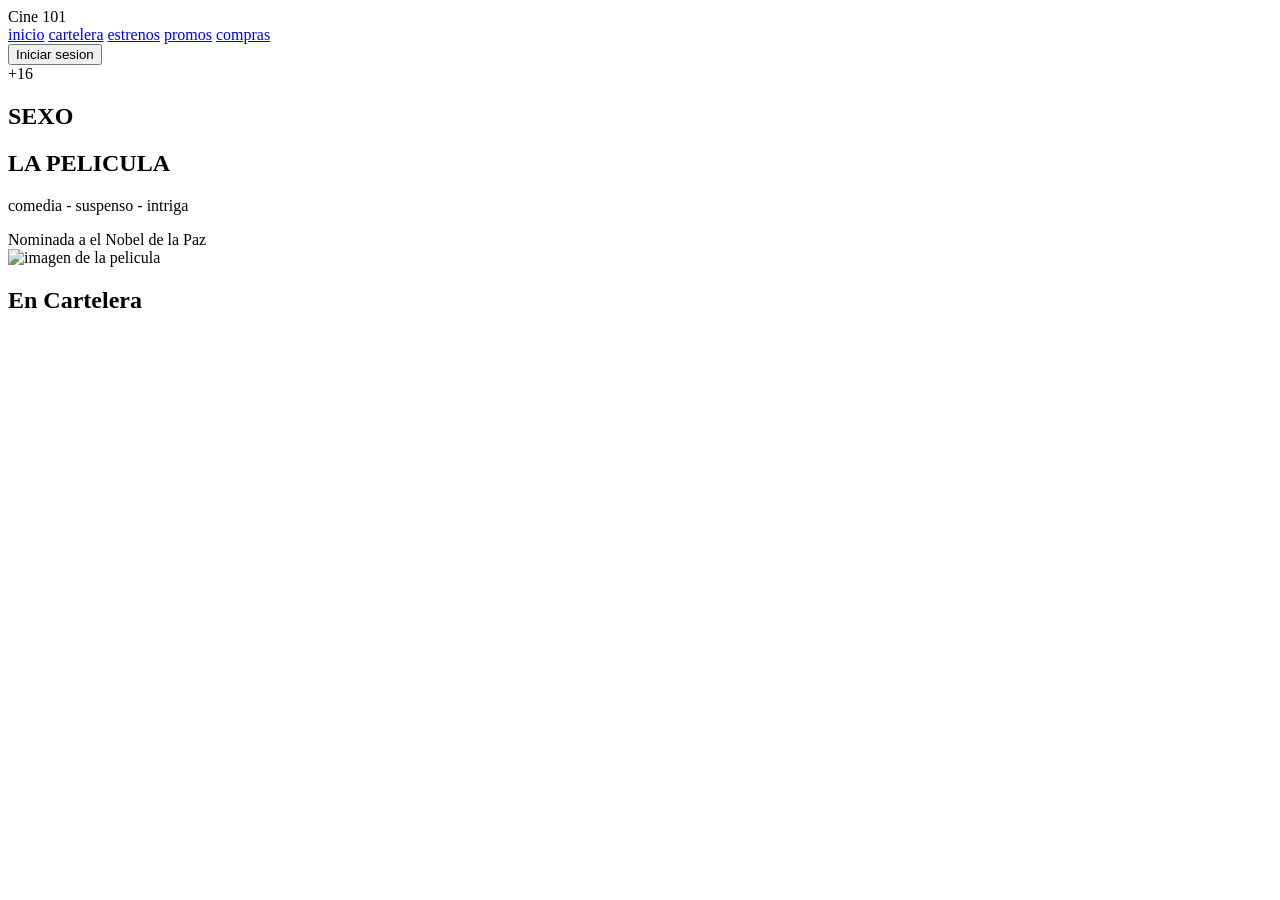
==== index.html @ ba7afb7d "Add files via upload" ====
<!DOCTYPE html>
<html lang="en">
<head>
    <meta charset="UTF-8">
    <meta name="viewport" content="width=device-width, initial-scale=1.0">
    <title>Cine 101</title>
    <link rel="stylesheet" href="style.css">
</head>
<body>
 <header class="navbar">
  <div class="logo">
    Cine <span>101</span>
  </div>

  <nav class="menu">
    <a href="#">inicio</a>
    <a href="#">cartelera</a>
    <a href="#">estrenos</a>
    <a href="#">promos</a>
    <a href="#">compras</a>
  </nav>
   <button class="login">Iniciar sesion</button>
  
   </header>
    <main>
     <section class="portada">
       <div class="pelicula">
        <div class="informacion">
         <div class="edad">+16</div>
          <h1>SEXO</h1>
            <h2>LA PELICULA</h2>
            <p>comedia - suspenso - intriga</p>
            <div class="nominada"> Nominada a el Nobel de la Paz</div>
             </div> 
             <div class="imagen">
              <img src="gatodemrd.png" alt="imagen de la pelicula" </div>
                </div>
              <div class="puntos">
                  <div></div>
                  <div></div>
                  <div></div>
              </div>
        </section>
        <section class="cartelera">
            <h2>En Cartelera</h2>
             
            <div class="peliculas">
                <div class="tarjeta"></div>
                <div class="tarjeta"></div>
                <div class="tarjeta"></div>
                <div class="tarjeta"></div>
                <div class="tarjeta"></div>
              
              </div>
          </section>
       
    </main>
</body>
</html>
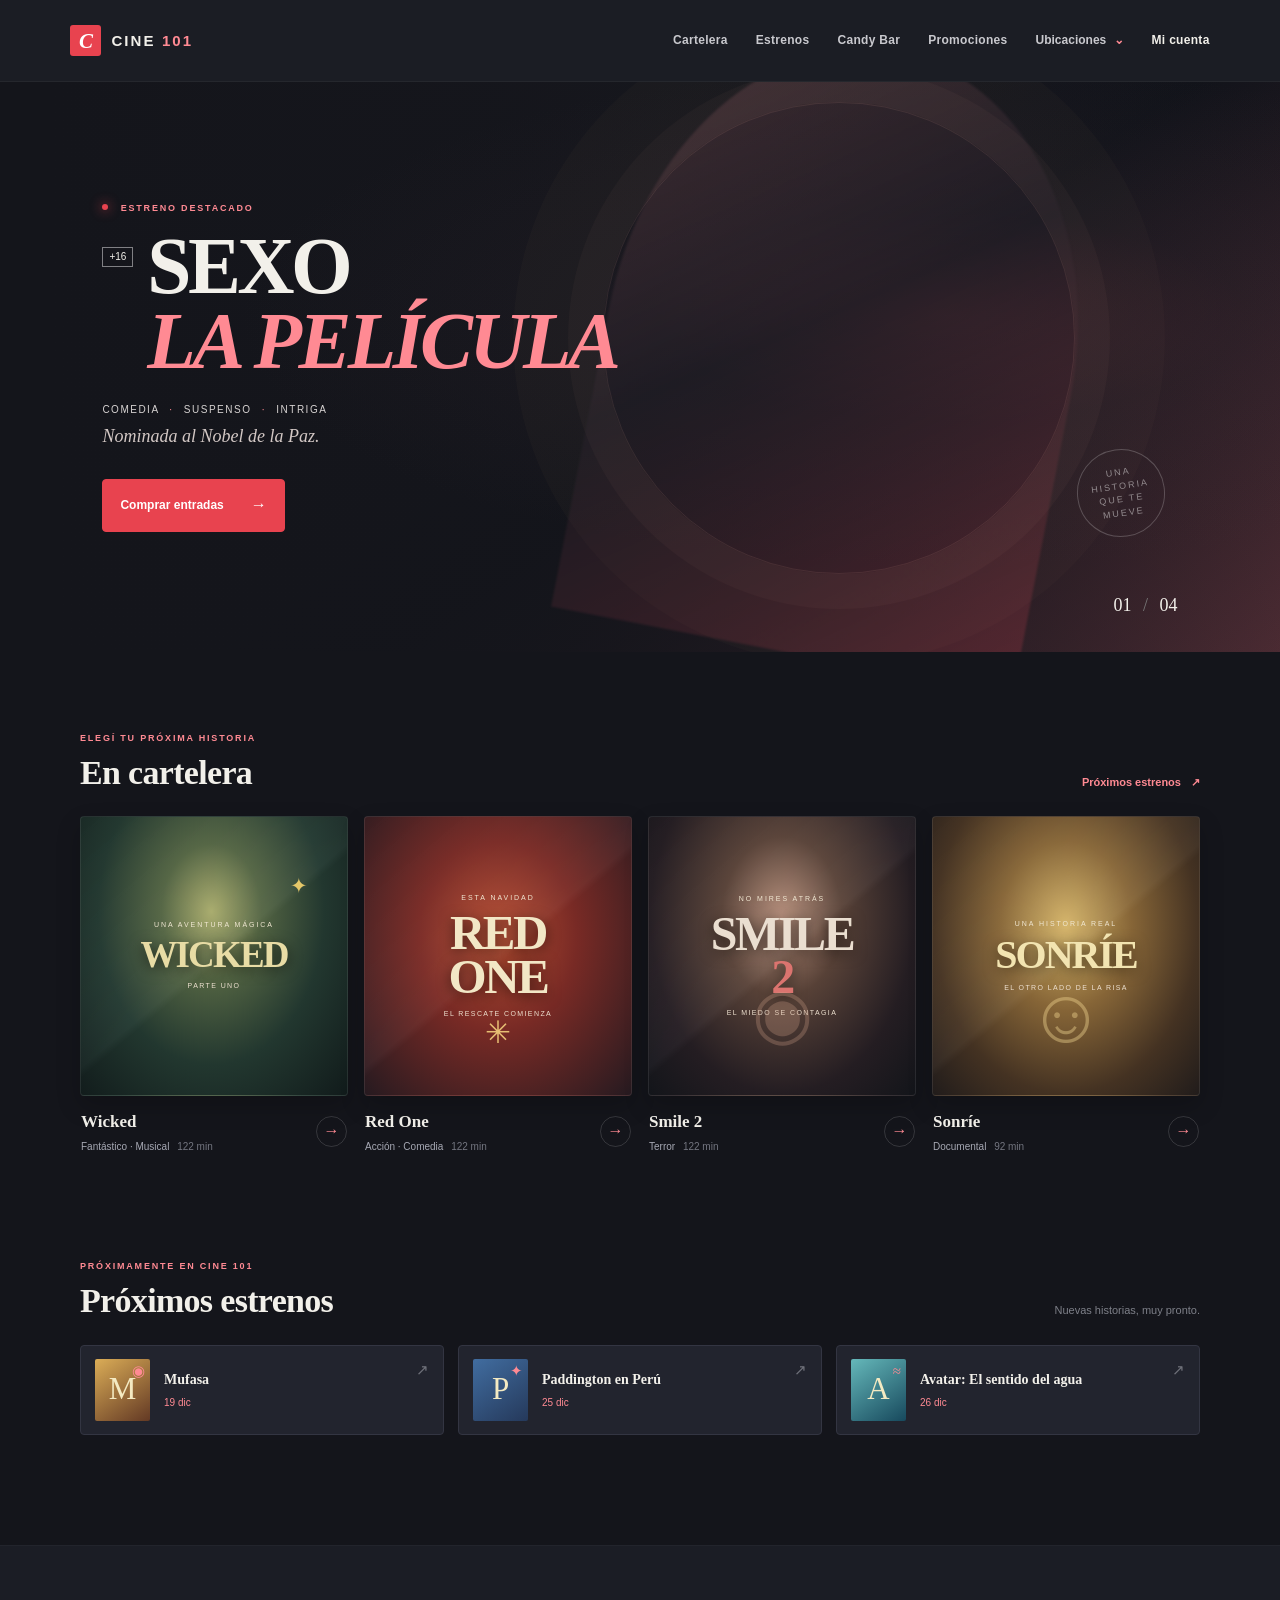
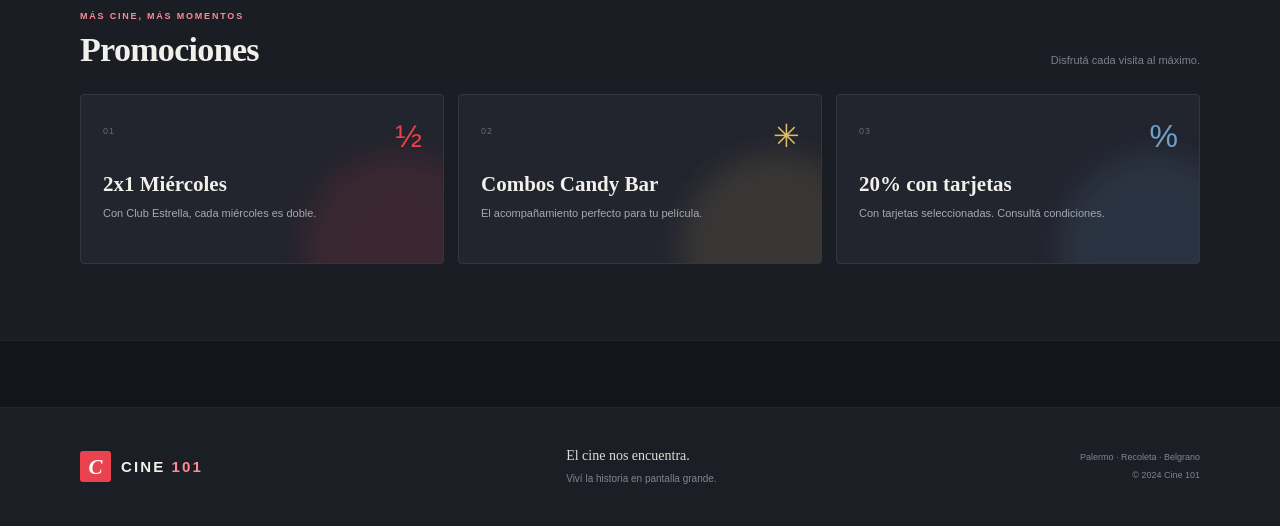
==== commit 20f1a179: "Add files via upload" ====
--- a/index.html
+++ b/index.html
@@ -1,94 +1,227 @@
-<!DOCTYPE html>
-<html lang="en">
-<head>
-    <meta charset="UTF-8">
-    <meta name="viewport" content="width=device-width, initial-scale=1.0">
-    <title>Cine 101</title>
-    <link rel="stylesheet" href="style.css">
-</head>
-<body>
- <header class="navbar">
-  <div class="logo">
-    Cine <span>101</span>
-  </div>
-
-  <nav class="menu">
-    <a href="#">inicio</a>
-    <a href="#">cartelera</a>
-    <a href="#">estrenos</a>
-    <a href="#">promos</a>
-    <a href="#">compras</a>
-  </nav>
-   <button class="login">Iniciar sesion</button>
-  
-   </header>
+<!doctype html>
+<html lang="es">
+  <head>
+    <meta charset="utf-8" />
+    <meta name="viewport" content="width=device-width, initial-scale=1" />
+    <title>Cine 101 — Viví la historia</title>
+    <link rel="stylesheet" href="style.css" />
+    <script src="script.js" defer></script>
+  </head>
+  <body data-page="home">
+    <header class="site-header">
+      <a class="brand" href="index.html">
+        <span class="brand-mark">C</span>
+        <span>CINE <b>101</b></span>
+      </a>
+
+      <nav class="main-nav">
+        <a href="index.html#cartelera">Cartelera</a>
+        <a href="index.html#estrenos">Estrenos</a>
+        <a href="candybar.html">Candy Bar</a>
+        <a href="index.html#promociones">Promociones</a>
+
+        <div class="location-wrap">
+          <button class="nav-location" type="button" aria-expanded="false">
+            Ubicaciones <span class="chevron">⌄</span>
+          </button>
+          <div class="location-panel">
+            <input type="search" placeholder="Buscar cine…" aria-label="Buscar cine" />
+            <div class="location-results"></div>
+          </div>
+        </div>
+
+        <div class="account-slot"></div>
+      </nav>
+    </header>
+
     <main>
-     <section class="portada">
-       <div class="pelicula">
-        <div class="informacion">
-         <div class="edad">+16</div>
-          <h1>SEXO</h1>
-            <h2>LA PELICULA</h2>
-            <p>comedia - suspenso - intriga</p>
-            <div class="nominada"> Nominada a el Nobel de la Paz</div>
-             </div> 
-             <div class="imagen">
-              <img src="gatodemrd.png" alt="imagen de la pelicula" </div>
-                </div>
-              <div class="puntos">
-                  <div></div>
-                  <div></div>
-                  <div></div>
-              </div>
-        </section>
-        <section class="cartelera">
-            <h2>En Cartelera</h2>
-             
-            <div class="peliculas">
-                <div class="tarjeta"></div>
-                <div class="tarjeta"></div>
-                <div class="tarjeta"></div>
-                <div class="tarjeta"></div>
-                <div class="tarjeta"></div>
-              
-              </div>
-          </section>
-       
+      <section class="hero">
+        <div class="hero-backdrop"></div>
+        <div class="hero-content">
+          <div class="eyebrow"><span class="live-dot"></span> ESTRENO DESTACADO</div>
+          <div class="hero-title-row">
+            <span class="rating">+16</span>
+            <h1>
+              SEXO<br />
+              <em>LA PELÍCULA</em>
+            </h1>
+          </div>
+          <p class="hero-meta">COMEDIA <i>·</i> SUSPENSO <i>·</i> INTRIGA</p>
+          <p class="hero-tagline">Nominada al Nobel de la Paz.</p>
+          <button class="button" data-buy="sexo">
+            Comprar entradas <span>→</span>
+          </button>
+        </div>
+        <div class="hero-index">01 <span>/</span> 04</div>
+        <div class="hero-stamp">UNA HISTORIA<br />QUE TE MUEVE</div>
+      </section>
+
+      <section class="section page-width" id="cartelera">
+        <div class="section-heading">
+          <div>
+            <p class="eyebrow">ELEGÍ TU PRÓXIMA HISTORIA</p>
+            <h2>En cartelera</h2>
+          </div>
+          <a class="text-link" href="#estrenos">Próximos estrenos <span>↗</span></a>
+        </div>
+
+        <div class="movie-grid">
+          <article class="movie-card">
+            <div class="poster poster-wicked">
+              <span class="poster-kicker">UNA AVENTURA MÁGICA</span>
+              <strong>WICKED</strong>
+              <small>PARTE UNO</small>
+              <span class="poster-orb">✦</span>
+            </div>
+            <div class="movie-info">
+              <div>
+                <h3>Wicked</h3>
+                <p>Fantástico · Musical <span>122 min</span></p>
+              </div>
+              <button class="icon-buy" data-buy="wicked" aria-label="Comprar entradas para Wicked">→</button>
+            </div>
+          </article>
+
+          <article class="movie-card">
+            <div class="poster poster-redone">
+              <span class="poster-kicker">ESTA NAVIDAD</span>
+              <strong>RED<br />ONE</strong>
+              <small>EL RESCATE COMIENZA</small>
+              <span class="poster-spark">✳</span>
+            </div>
+            <div class="movie-info">
+              <div>
+                <h3>Red One</h3>
+                <p>Acción · Comedia <span>122 min</span></p>
+              </div>
+              <button class="icon-buy" data-buy="redone" aria-label="Comprar entradas para Red One">→</button>
+            </div>
+          </article>
+
+          <article class="movie-card">
+            <div class="poster poster-smile">
+              <span class="poster-kicker">NO MIRES ATRÁS</span>
+              <strong>SMILE<br /><i>2</i></strong>
+              <small>EL MIEDO SE CONTAGIA</small>
+              <span class="poster-eye">◉</span>
+            </div>
+            <div class="movie-info">
+              <div>
+                <h3>Smile 2</h3>
+                <p>Terror <span>122 min</span></p>
+              </div>
+              <button class="icon-buy" data-buy="smile2" aria-label="Comprar entradas para Smile 2">→</button>
+            </div>
+          </article>
+
+          <article class="movie-card">
+            <div class="poster poster-sonrie">
+              <span class="poster-kicker">UNA HISTORIA REAL</span>
+              <strong>SONRÍE</strong>
+              <small>EL OTRO LADO DE LA RISA</small>
+              <span class="poster-face">☺</span>
+            </div>
+            <div class="movie-info">
+              <div>
+                <h3>Sonríe</h3>
+                <p>Documental <span>92 min</span></p>
+              </div>
+              <button class="icon-buy" data-buy="sonrie" aria-label="Comprar entradas para Sonríe">→</button>
+            </div>
+          </article>
+        </div>
+      </section>
+
+      <section class="section page-width" id="estrenos">
+        <div class="section-heading">
+          <div>
+            <p class="eyebrow">PRÓXIMAMENTE EN CINE 101</p>
+            <h2>Próximos estrenos</h2>
+          </div>
+          <span class="section-note">Nuevas historias, muy pronto.</span>
+        </div>
+
+        <div class="mini-grid">
+          <article class="mini-card">
+            <div class="mini-art art-mufasa">M<span>◉</span></div>
+            <div>
+              <h3>Mufasa</h3>
+              <p>19 dic</p>
+            </div>
+            <span class="mini-arrow">↗</span>
+          </article>
+
+          <article class="mini-card">
+            <div class="mini-art art-paddington">P<span>✦</span></div>
+            <div>
+              <h3>Paddington en Perú</h3>
+              <p>25 dic</p>
+            </div>
+            <span class="mini-arrow">↗</span>
+          </article>
+
+          <article class="mini-card">
+            <div class="mini-art art-avatar">A<span>≈</span></div>
+            <div>
+              <h3>Avatar: El sentido del agua</h3>
+              <p>26 dic</p>
+            </div>
+            <span class="mini-arrow">↗</span>
+          </article>
+        </div>
+      </section>
+
+      <section class="promo-band" id="promociones">
+        <div class="page-width">
+          <div class="section-heading">
+            <div>
+              <p class="eyebrow">MÁS CINE, MÁS MOMENTOS</p>
+              <h2>Promociones</h2>
+            </div>
+            <span class="section-note">Disfrutá cada visita al máximo.</span>
+          </div>
+
+          <div class="promo-grid">
+            <article class="promo-card promo-red">
+              <span class="promo-number">01</span>
+              <span class="promo-icon">½</span>
+              <h3>2x1 Miércoles</h3>
+              <p>Con Club Estrella, cada miércoles es doble.</p>
+            </article>
+
+            <article class="promo-card promo-gold">
+              <span class="promo-number">02</span>
+              <span class="promo-icon">✳</span>
+              <h3>Combos Candy Bar</h3>
+              <p>El acompañamiento perfecto para tu película.</p>
+            </article>
+
+            <article class="promo-card promo-blue">
+              <span class="promo-number">03</span>
+              <span class="promo-icon">%</span>
+              <h3>20% con tarjetas</h3>
+              <p>Con tarjetas seleccionadas. Consultá condiciones.</p>
+            </article>
+          </div>
+        </div>
+      </section>
     </main>
-</body>
+
+    <footer class="site-footer">
+      <div class="page-width footer-inner">
+        <a class="brand" href="index.html">
+          <span class="brand-mark">C</span>
+          <span>CINE <b>101</b></span>
+        </a>
+        <p>
+          El cine nos encuentra.<br />
+          <span>Viví la historia en pantalla grande.</span>
+        </p>
+        <div class="footer-meta">
+          <span>Palermo · Recoleta · Belgrano</span>
+          <span>© 2024 Cine 101</span>
+        </div>
+      </div>
+    </footer>
+  </body>
 </html>
-       
-       
-            
-
-
-
-
-
-
-
-
-
-
-
-
-
-
-    
-
-
-
-
-
-
-
-
-
-
-
-
-
-
-
-
-
--- a/style.css
+++ b/style.css
@@ -0,0 +1,1370 @@
+:root{
+--bg:#14151b;
+--alt:#1c1e26;
+--card:#22242e;
+--accent:#e8434f;
+--soft:#ff8a93;
+--text:#f2f0ea;
+--dim:#a6a8b3;
+--border:#333542;
+--gold:#dfb96c;
+--body:'Segoe UI',Arial,sans-serif;
+--title:Georgia,'Times New Roman',serif}
+*{
+box-sizing:border-box}
+html{
+scroll-behavior:smooth;
+scroll-padding-top:94px}
+body{
+margin:0;
+background:var(--bg);
+color:var(--text);
+font-family:var(--body);
+font-size:15px;
+line-height:1.55}
+button,input{
+font:inherit}
+button,a{
+-webkit-tap-highlight-color:transparent}
+a{
+color:inherit;
+text-decoration:none}
+button{
+color:inherit}
+.site-header{
+height:82px;
+background:rgba(28,30,38,.97);
+border-bottom:1px solid rgba(255,255,255,.045);
+display:flex;
+align-items:center;
+justify-content:space-between;
+padding:0 max(calc((100vw - 1200px)/2),5.5vw);
+position:sticky;
+top:0;
+z-index:50;
+backdrop-filter:blur(16px)}
+.brand{
+display:inline-flex;
+align-items:center;
+gap:10px;
+font-size:15px;
+font-weight:700;
+letter-spacing:.14em;
+white-space:nowrap}
+.brand b{
+color:var(--soft)}
+.brand-mark{
+width:31px;
+height:31px;
+display:grid;
+place-items:center;
+background:var(--accent);
+color:white;
+border-radius:3px;
+font-family:var(--title);
+font-size:21px;
+letter-spacing:0;
+font-style:italic}
+.main-nav{
+height:100%;
+display:flex;
+align-items:center;
+gap:28px;
+font-size:12px;
+font-weight:600;
+color:#c9c9ce;
+letter-spacing:.025em}
+.main-nav>a,.nav-location{
+transition:color .2s}
+.main-nav>a:hover,.nav-location:hover{
+color:white}
+.nav-location{
+padding:0;
+background:none;
+border:0;
+cursor:pointer;
+font-size:12px;
+font-weight:600;
+color:#c9c9ce}
+.chevron{
+color:var(--soft);
+padding-left:4px}
+.location-wrap{
+height:100%;
+display:flex;
+align-items:center;
+position:relative}
+.location-panel{
+display:none;
+position:absolute;
+top:66px;
+right:-95px;
+width:270px;
+background:#242630;
+border:1px solid var(--border);
+border-radius:5px;
+padding:15px;
+box-shadow:0 18px 50px #0009}
+.location-wrap.open .location-panel{
+display:block}
+.location-panel input{
+width:100%;
+background:#17181f;
+border:1px solid var(--border);
+color:var(--text);
+padding:10px 11px;
+border-radius:3px;
+outline:0;
+margin-bottom:9px}
+.location-panel input:focus{
+border-color:var(--soft)}
+.location-results{
+display:grid}
+.location-option{
+padding:9px 7px;
+border:0;
+text-align:left;
+background:transparent;
+color:#d5d4d4;
+cursor:pointer;
+border-bottom:1px solid #ffffff0d;
+font-size:12px}
+.location-option:hover{
+color:var(--soft)}
+.account-slot{
+display:flex;
+align-items:center;
+gap:11px;
+white-space:nowrap}
+.account-slot>a{
+color:var(--text)}
+.account-name{
+color:var(--text);
+font-size:12px}
+.logout-link{
+color:var(--dim)!important;
+font-size:10px;
+text-decoration:underline}
+.page-width{
+width:min(1120px,88vw);
+margin-inline:auto}
+.hero{
+min-height:570px;
+position:relative;
+overflow:hidden;
+display:flex;
+align-items:center;
+padding:70px max(calc((100vw - 1120px)/2),8vw);
+background:radial-gradient(ellipse at 74% 41%,#863f493d 0,#43303a24 22%,transparent 53%),linear-gradient(90deg,#14151b 4%,#14151be8 38%,#14151b22 100%),linear-gradient(145deg,#27232a,#11131a 57%,#532e36)}
+.hero:before,.hero:after{
+content:'';
+position:absolute;
+pointer-events:none}
+.hero:before{
+width:470px;
+height:610px;
+right:16%;
+top:-35px;
+border-radius:50% 50% 0 0;
+transform:rotate(11deg);
+background:linear-gradient(145deg,#da80834a,#25212a99 45%,#d9445350);
+filter:blur(1px);
+opacity:.75}
+.hero:after{
+width:470px;
+height:470px;
+right:16%;
+top:20px;
+border:1px solid #f0b2a31b;
+border-radius:50%;
+box-shadow:0 0 0 35px #f0b2a308,0 0 0 90px #f0b2a305}
+.hero-content{
+position:relative;
+z-index:2;
+max-width:550px}
+.eyebrow{
+font-size:9px;
+letter-spacing:.2em;
+font-weight:700;
+color:var(--soft);
+margin:0 0 13px}
+.live-dot{
+display:inline-block;
+width:6px;
+height:6px;
+border-radius:10px;
+background:var(--accent);
+margin-right:8px;
+vertical-align:1px;
+box-shadow:0 0 12px var(--accent)}
+.hero-title-row{
+display:flex;
+align-items:flex-start;
+gap:14px}
+.rating{
+margin-top:18px;
+border:1px solid #ffffff75;
+padding:4px 6px;
+font-size:10px;
+line-height:1}
+.hero h1,.page-hero h1,.auth-art h1,.ticket-intro h1{
+font-family:var(--title);
+font-size:clamp(48px,6.2vw,82px);
+line-height:.95;
+letter-spacing:-.045em;
+margin:0;
+font-weight:600}
+.hero h1 em,.page-hero h1 em,.auth-art h1 em,.ticket-intro h1 em{
+color:var(--soft);
+font-weight:600}
+.hero-meta{
+font-size:10px;
+letter-spacing:.15em;
+color:#d7d3d2;
+margin:22px 0 4px}
+.hero-meta i{
+color:var(--soft);
+font-style:normal;
+padding:0 6px}
+.hero-tagline{
+font-family:var(--title);
+font-size:18px;
+font-style:italic;
+color:#d2c7c4;
+margin:6px 0 28px}
+.button{
+display:inline-flex;
+align-items:center;
+justify-content:center;
+gap:27px;
+background:var(--accent);
+color:#fff;
+border:1px solid var(--accent);
+border-radius:4px;
+padding:13px 17px;
+font-weight:700;
+font-size:12px;
+cursor:pointer;
+transition:background .2s,border-color .2s,transform .2s}
+.button:hover{
+background:#c93643;
+border-color:#c93643;
+transform:translateY(-1px)}
+.button:disabled{
+opacity:.4;
+cursor:not-allowed;
+transform:none}
+.button span{
+font-size:16px;
+font-weight:400}
+.hero-index{
+position:absolute;
+bottom:32px;
+right:8%;
+font-family:var(--title);
+font-size:18px;
+z-index:2}
+.hero-index span{
+color:#777;
+margin:0 7px}
+.hero-stamp{
+position:absolute;
+right:9%;
+bottom:115px;
+font-size:9px;
+line-height:1.5;
+letter-spacing:.22em;
+color:#ffffff7a;
+z-index:2;
+transform:rotate(-8deg);
+border:1px solid #ffffff36;
+border-radius:50%;
+width:88px;
+height:88px;
+display:grid;
+place-content:center;
+text-align:center}
+.section{
+padding:80px 0 26px}
+.section-heading{
+display:flex;
+align-items:end;
+justify-content:space-between;
+margin-bottom:25px}
+.section-heading h2,.summary-card h2,.checkout-card h2,.payment-card h2{
+font-family:var(--title);
+font-size:34px;
+line-height:1.1;
+font-weight:600;
+margin:0;
+letter-spacing:-.02em}
+.section-heading .eyebrow{
+margin-bottom:8px}
+.text-link{
+color:var(--soft);
+font-size:11px;
+font-weight:600}
+.text-link span{
+padding-left:7px}
+.movie-grid{
+display:grid;
+grid-template-columns:repeat(4,1fr);
+gap:16px}
+.movie-card{
+min-width:0}
+.poster{
+height:280px;
+border:1px solid #ffffff16;
+border-radius:4px;
+position:relative;
+overflow:hidden;
+display:flex;
+flex-direction:column;
+align-items:center;
+justify-content:center;
+text-align:center;
+isolation:isolate;
+box-shadow:0 10px 25px #0003;
+transition:transform .25s}
+.movie-card:hover .poster{
+transform:translateY(-4px)}
+.poster:before,.poster:after{
+content:'';
+position:absolute;
+inset:0;
+z-index:-1}
+.poster:after{
+opacity:.48;
+mix-blend-mode:soft-light;
+background:linear-gradient(140deg,transparent,#fff4 50%,transparent 52%)}
+.poster-kicker{
+font-size:7px;
+letter-spacing:.28em;
+margin-bottom:7px;
+color:#f1e8d3}
+.poster strong{
+font-family:var(--title);
+font-weight:700;
+font-size:37px;
+line-height:.9;
+letter-spacing:-.05em;
+text-shadow:0 3px 14px #0009}
+.poster small{
+font-size:7px;
+letter-spacing:.2em;
+margin-top:10px;
+color:#eee1d0}
+.poster-wicked{
+background:radial-gradient(ellipse at 49% 34%,#a6a969 0,#526342 26%,#22372f 59%,#111b1b)}
+.poster-wicked strong{
+color:#e8dca5}
+.poster-orb{
+position:absolute;
+top:53px;
+right:39px;
+color:#e5c769;
+font-size:21px}
+.poster-redone{
+background:radial-gradient(ellipse at 50% 43%,#b64d32 0,#782a25 42%,#261a20 100%)}
+.poster-redone strong{
+font-size:49px;
+color:#f2e7c6}
+.poster-spark{
+position:absolute;
+bottom:38px;
+color:#e7bf74;
+font-size:31px}
+.poster-smile{
+background:radial-gradient(ellipse at 50% 36%,#b48c78 0,#574137 32%,#241d22 70%,#13151a)}
+.poster-smile strong{
+font-size:48px;
+color:#eaded0}
+.poster-smile strong i{
+color:#db746f;
+font-style:normal}
+.poster-eye{
+position:absolute;
+bottom:28px;
+font-size:70px;
+color:#d5a48b;
+opacity:.28}
+.poster-sonrie{
+background:radial-gradient(ellipse at 50% 39%,#d3b266 0,#866537 35%,#443222 70%,#211c1b)}
+.poster-sonrie strong{
+font-size:40px;
+color:#f2e4b1}
+.poster-face{
+position:absolute;
+bottom:20px;
+font-size:77px;
+color:#f0d590;
+opacity:.42}
+.movie-info{
+padding:13px 1px 0;
+display:flex;
+justify-content:space-between;
+align-items:center}
+.movie-info h3,.mini-card h3{
+font-family:var(--title);
+font-size:17px;
+margin:0;
+font-weight:600}
+.movie-info p{
+margin:3px 0 0;
+color:var(--dim);
+font-size:10px}
+.movie-info p span{
+color:#747680;
+padding-left:5px}
+.icon-buy{
+border:1px solid #ffffff24;
+border-radius:50%;
+width:31px;
+height:31px;
+background:transparent;
+cursor:pointer;
+color:var(--soft);
+font-size:16px;
+transition:.2s}
+.icon-buy:hover{
+background:var(--accent);
+border-color:var(--accent);
+color:white}
+.section-note{
+color:#7e8089;
+font-size:11px}
+.mini-grid{
+display:grid;
+grid-template-columns:repeat(3,1fr);
+gap:14px}
+.mini-card{
+border:1px solid var(--border);
+border-radius:4px;
+background:var(--card);
+display:flex;
+align-items:center;
+gap:14px;
+padding:12px 14px;
+position:relative;
+overflow:hidden;
+min-height:90px}
+.mini-art{
+width:55px;
+height:62px;
+flex:none;
+display:grid;
+place-items:center;
+font-family:var(--title);
+font-size:31px;
+color:#f4eac2;
+position:relative;
+border-radius:2px}
+.mini-art span{
+position:absolute;
+font-size:15px;
+right:5px;
+top:1px;
+color:var(--soft)}
+.art-mufasa{
+background:linear-gradient(145deg,#dbad57,#633924)}
+.art-paddington{
+background:linear-gradient(145deg,#416da0,#25395b)}
+.art-avatar{
+background:linear-gradient(145deg,#65b8ba,#17495d)}
+.mini-card h3{
+font-size:14px}
+.mini-card p{
+font-size:10px;
+color:var(--soft);
+margin:4px 0 0}
+.mini-arrow{
+position:absolute;
+right:14px;
+top:12px;
+color:#6f717a}
+.promo-band{
+background:#1b1d25;
+margin-top:84px;
+padding:64px 0 76px;
+border-block:1px solid #ffffff08}
+.promo-grid{
+display:grid;
+grid-template-columns:repeat(3,1fr);
+gap:14px}
+.promo-card{
+min-height:170px;
+border:1px solid var(--border);
+border-radius:4px;
+padding:22px;
+position:relative;
+overflow:hidden;
+background:#22242e}
+.promo-card:after{
+content:'';
+position:absolute;
+right:-50px;
+bottom:-80px;
+width:190px;
+height:190px;
+border-radius:50%;
+background:var(--glow);
+opacity:.12;
+filter:blur(15px)}
+.promo-red{
+--glow:#e8434f}
+.promo-gold{
+--glow:#ddbb68}
+.promo-blue{
+--glow:#6fa3cc}
+.promo-number{
+color:#686a74;
+font-size:9px;
+letter-spacing:.12em}
+.promo-icon{
+position:absolute;
+right:21px;
+top:17px;
+font-size:32px;
+color:var(--glow)}
+.promo-card h3{
+font-family:var(--title);
+font-size:21px;
+margin:28px 0 4px}
+.promo-card p{
+font-size:11px;
+color:var(--dim);
+margin:0}
+.site-footer{
+background:#1c1e26;
+border-top:1px solid #ffffff0a;
+margin-top:66px}
+.footer-inner{
+min-height:118px;
+display:flex;
+align-items:center;
+justify-content:space-between;
+gap:30px}
+.footer-inner>p{
+font-family:var(--title);
+font-size:14px;
+color:#dedbd4;
+margin:0}
+.footer-inner>p span{
+font:10px var(--body);
+color:#82848e}
+.footer-meta{
+display:grid;
+text-align:right;
+gap:4px;
+font-size:9px;
+color:#82848e}
+.inner-page{
+padding-top:38px;
+padding-bottom:50px;
+min-height:calc(100vh - 260px)}
+.page-hero{
+padding:21px 0 35px}
+.page-hero .back-link,.back-link{
+display:inline-block;
+color:#82848e;
+font-size:10px;
+margin-bottom:24px}
+.back-link:hover{
+color:var(--soft)}
+.page-hero .eyebrow{
+margin-bottom:10px}
+.page-hero h1{
+font-size:54px}
+.page-hero>p:not(.eyebrow){
+color:var(--dim);
+font-size:12px;
+margin-top:11px}
+.page-hero.compact{
+padding-bottom:22px}
+.page-hero.compact .back-link{
+margin-bottom:20px}
+.page-hero.compact h1{
+font-size:45px}
+.builder-layout{
+display:grid;
+grid-template-columns:1fr 300px;
+gap:22px;
+align-items:start}
+.product-list{
+display:grid;
+grid-template-columns:1fr 1fr;
+gap:11px}
+.product-row{
+background:var(--card);
+border:1px solid var(--border);
+border-radius:4px;
+display:flex;
+align-items:center;
+padding:14px;
+gap:12px}
+.product-icon{
+width:43px;
+height:43px;
+display:grid;
+place-items:center;
+background:#2c2d37;
+border-radius:3px;
+font-size:21px;
+color:var(--soft)}
+.product-copy{
+flex:1}
+.product-copy h3{
+font-family:var(--title);
+font-size:15px;
+margin:0}
+.product-copy p{
+color:var(--soft);
+font-size:11px;
+margin:3px 0 0}
+.quantity{
+width:65px;
+background:#17181e;
+color:var(--text);
+border:1px solid var(--border);
+border-radius:3px;
+padding:8px;
+text-align:center}
+.total-card,.checkout-card{
+background:#22242e;
+border:1px solid var(--border);
+border-radius:4px;
+padding:22px;
+position:sticky;
+top:102px}
+.total-count{
+display:flex;
+align-items:baseline;
+gap:8px;
+margin:4px 0 16px}
+.total-count strong{
+font-family:var(--title);
+font-size:42px}
+.total-count span{
+font-size:10px;
+color:var(--dim)}
+.combo-preview{
+font-size:11px;
+color:var(--dim);
+min-height:71px;
+border-block:1px solid var(--border);
+padding:13px 0}
+.preview-row{
+display:flex;
+justify-content:space-between;
+padding:2px 0}
+.total-line,.grand-total{
+display:flex;
+justify-content:space-between;
+align-items:center;
+padding:15px 0 17px}
+.total-line span,.grand-total span{
+font-size:11px;
+color:var(--dim)}
+.total-line strong{
+font-family:var(--title);
+font-size:22px}
+.full-button{
+width:100%}
+.feedback{
+min-height:17px;
+color:#94cba7;
+font-size:10px;
+margin:9px 0 0}
+.button-secondary{
+background:transparent;
+border-color:#5d3038;
+color:#f0b2b5}
+.button-secondary:hover{
+background:#352329;
+border-color:#9e414a}
+.saved-combos{
+padding-top:50px}
+.saved-combo-grid{
+display:flex;
+gap:12px;
+flex-wrap:wrap}
+.saved-combo{
+border:1px solid var(--border);
+background:var(--card);
+border-radius:4px;
+padding:14px 17px;
+min-width:200px}
+.saved-combo strong{
+font-family:var(--title);
+font-size:15px}
+.saved-combo p{
+font-size:10px;
+color:var(--dim);
+margin:5px 0}
+.saved-combo b{
+font-size:12px;
+color:var(--soft)}
+.hidden{
+display:none!important}
+.steps{
+display:grid;
+gap:19px}
+.step-block{
+background:#1a1b22;
+border:1px solid var(--border);
+border-radius:4px;
+padding:21px 23px;
+transition:opacity .2s}
+.step-block.locked{
+opacity:.42;
+pointer-events:none}
+.step-title{
+display:flex;
+align-items:center;
+gap:13px;
+margin-bottom:17px}
+.step-number{
+width:34px;
+height:34px;
+border:1px solid #5e343a;
+border-radius:50%;
+display:grid;
+place-items:center;
+color:var(--soft);
+font-size:10px}
+.step-title .eyebrow{
+margin-bottom:2px}
+.step-title h2{
+font-family:var(--title);
+font-size:22px;
+margin:0;
+font-weight:600}
+.cinema-grid{
+display:grid;
+grid-template-columns:repeat(3,1fr);
+gap:11px}
+.cinema-card{
+background:var(--card);
+border:1px solid var(--border);
+border-radius:4px;
+padding:14px;
+text-align:left;
+cursor:pointer;
+transition:.2s}
+.cinema-card:hover,.cinema-card.selected{
+border-color:var(--accent);
+background:#29232b}
+.cinema-card strong{
+display:block;
+font-family:var(--title);
+font-size:15px}
+.cinema-card span{
+display:block;
+color:var(--dim);
+font-size:10px;
+margin-top:5px}
+.cinema-card .cinema-symbol{
+float:right;
+color:var(--soft);
+margin:0;
+font-size:17px}
+.time-grid{
+display:flex;
+gap:9px}
+.time-button{
+background:#252630;
+border:1px solid var(--border);
+border-radius:3px;
+padding:10px 22px;
+cursor:pointer;
+font-size:13px}
+.time-button:hover,.time-button.selected{
+border-color:var(--accent);
+color:var(--soft);
+background:#30232a}
+.seat-layout{
+background:#20212a;
+border:1px solid var(--border);
+padding:23px 24px 18px;
+border-radius:4px}
+.screen-label{
+display:flex;
+align-items:center;
+justify-content:center;
+gap:13px;
+color:#757781;
+letter-spacing:.23em;
+font-size:8px;
+margin-bottom:25px}
+.screen-label span{
+height:1px;
+background:#4c4e59;
+width:25%}
+.seat-map{
+display:flex;
+justify-content:center;
+align-items:flex-start;
+gap:36px}
+.seat-block{
+display:grid;
+grid-template-columns:repeat(var(--cols),28px);
+gap:7px}
+.seat{
+display:block;
+width:19px;
+height:16px;
+border:1px solid #787b87;
+border-radius:4px 4px 2px 2px;
+background:#242630;
+position:relative}
+.seat:after{
+content:'';
+position:absolute;
+left:2px;
+right:2px;
+bottom:-3px;
+height:2px;
+background:inherit;
+border-radius:2px}
+.seat-button{
+width:28px;
+height:24px;
+padding:3px;
+border:0;
+background:transparent;
+cursor:pointer;
+display:grid;
+place-items:center}
+.seat-button .seat{
+width:18px;
+height:14px}
+.seat-button:hover .seat,.seat.selected{
+background:var(--accent);
+border-color:var(--accent)}
+.seat.occupied{
+background:#5a5c66;
+border-color:#5a5c66}
+.seat-legend{
+display:flex;
+justify-content:center;
+gap:22px;
+margin-top:25px;
+color:#999ba4;
+font-size:9px}
+.seat-legend span{
+display:flex;
+align-items:center;
+gap:7px}
+.seat-legend .seat{
+width:14px;
+height:12px}
+.seat-bottom{
+display:flex;
+align-items:center;
+justify-content:space-between;
+padding-top:15px}
+.seat-counter{
+font-size:12px;
+color:#d5d2cd;
+margin:0}
+.seat-bottom .button{
+padding:10px 17px}
+.context-pill{
+display:inline-block;
+background:#262730;
+border:1px solid var(--border);
+border-radius:20px;
+color:var(--soft);
+padding:5px 11px;
+font-size:10px;
+margin-top:14px}
+.summary-layout{
+display:grid;
+grid-template-columns:1fr 290px;
+gap:20px;
+align-items:start}
+.summary-main{
+display:grid;
+gap:15px}
+.summary-card{
+background:#1a1b22;
+border:1px solid var(--border);
+border-radius:4px;
+padding:21px}
+.summary-card-head{
+display:flex;
+align-items:center;
+justify-content:space-between}
+.summary-card h2{
+font-size:25px}
+.summary-chip{
+border:1px solid #654048;
+color:var(--soft);
+font-size:8px;
+letter-spacing:.16em;
+padding:5px 7px}
+.order-details{
+display:grid;
+grid-template-columns:repeat(3,1fr);
+margin-top:19px;
+padding-top:15px;
+border-top:1px solid var(--border);
+gap:12px}
+.detail-item span{
+display:block;
+font-size:8px;
+color:#777984;
+letter-spacing:.12em;
+text-transform:uppercase}
+.detail-item strong{
+font-size:11px;
+display:block;
+margin-top:4px}
+.detail-item.full{
+grid-column:1/-1}
+.muted{
+font-size:10px;
+color:var(--dim);
+margin:10px 0 15px}
+.candy-spark{
+color:var(--gold);
+font-size:25px}
+.combo-options{
+display:grid;
+gap:8px}
+.combo-option{
+display:flex;
+align-items:center;
+gap:10px;
+background:var(--card);
+border:1px solid var(--border);
+border-radius:3px;
+padding:11px}
+.combo-option input{
+accent-color:var(--accent)}
+.combo-option-copy{
+flex:1}
+.combo-option-copy strong{
+font-size:11px;
+display:block}
+.combo-option-copy span{
+font-size:9px;
+color:var(--dim)}
+.combo-price{
+font-size:11px;
+text-align:right;
+white-space:nowrap}
+.combo-price del{
+color:#82838a;
+display:block;
+font-size:9px}
+.discount-tag{
+color:#94cba7;
+font-size:8px;
+letter-spacing:.08em}
+.no-combos{
+color:#898b95;
+font-size:10px;
+background:#22242e;
+padding:14px;
+border-radius:3px}
+.summary-actions{
+display:flex;
+align-items:center;
+justify-content:space-between;
+margin-top:13px}
+.summary-actions .button{
+font-size:10px;
+padding:10px 12px;
+gap:9px}
+.skip-combo{
+border:0;
+background:transparent;
+color:#a4a6af;
+font-size:10px;
+cursor:pointer}
+.skip-combo:hover{
+color:var(--soft)}
+.checkout-card h2{
+font-size:24px;
+margin-bottom:20px}
+.checkout-lines{
+border-block:1px solid var(--border);
+padding:9px 0}
+.checkout-lines>div{
+display:flex;
+justify-content:space-between;
+padding:7px 0;
+font-size:10px;
+color:var(--dim)}
+.checkout-lines strong{
+color:var(--text)}
+.grand-total{
+padding:16px 0}
+.grand-total strong{
+font-family:var(--title);
+font-size:27px;
+color:var(--text)}
+.secure-note{
+font-size:9px;
+color:#858792;
+text-align:center;
+margin:13px 0 0}
+.payment-layout{
+display:grid;
+grid-template-columns:1.2fr .8fr;
+gap:19px;
+max-width:880px}
+.payment-card{
+background:#1a1b22;
+border:1px solid var(--border);
+border-radius:4px;
+padding:24px}
+.payment-head{
+display:flex;
+align-items:center;
+justify-content:space-between;
+margin-bottom:21px}
+.payment-head h2{
+font-size:24px}
+.card-symbol{
+color:var(--soft);
+font-size:27px}
+.payment-form{
+display:grid;
+gap:13px}
+.payment-form label,.auth-form label{
+display:grid;
+gap:6px;
+font-size:10px;
+color:#c3c3ca}
+.payment-form input,.auth-form input{
+background:#14151b;
+border:1px solid #3b3d48;
+border-radius:3px;
+padding:11px 12px;
+color:var(--text);
+outline:0;
+font-size:12px}
+.payment-form input:focus,.auth-form input:focus{
+border-color:#b85a65}
+.payment-form input::placeholder{
+color:#62646f}
+.field-row{
+display:grid;
+grid-template-columns:1fr 1fr;
+gap:11px}
+.payment-total{
+position:relative;
+min-height:300px}
+.payment-amount{
+font-family:var(--title);
+font-size:43px;
+margin:5px 0 20px}
+.payment-includes{
+display:flex;
+gap:9px;
+align-items:flex-start;
+border-top:1px solid var(--border);
+padding-top:16px}
+.payment-includes span{
+color:#96c9a5}
+.payment-includes p{
+font-size:10px;
+color:var(--dim);
+margin:0}
+.payment-ticket-art{
+position:absolute;
+right:20px;
+bottom:18px;
+width:116px;
+height:75px;
+border:1px dashed #555660;
+border-radius:4px;
+display:grid;
+place-content:center;
+text-align:center;
+transform:rotate(-7deg);
+opacity:.7}
+.payment-ticket-art span{
+font-family:var(--title);
+font-size:28px;
+color:#e8b4ae;
+line-height:1}
+.payment-ticket-art small{
+font-size:7px;
+letter-spacing:.14em;
+color:#9c9da6}
+.ticket-page{
+max-width:920px}
+.ticket-intro{
+text-align:center;
+padding:17px 0 27px}
+.success-icon{
+width:36px;
+height:36px;
+border-radius:50%;
+border:1px solid #76ae82;
+color:#91c89c;
+display:inline-grid;
+place-items:center;
+margin-bottom:13px}
+.ticket-intro h1{
+font-size:48px}
+.ticket-intro>p:last-child{
+color:var(--dim);
+font-size:11px;
+margin:10px 0 0}
+.ticket-card{
+display:grid;
+grid-template-columns:1fr 255px;
+background:#f1eee6;
+color:#25232a;
+border-radius:5px;
+overflow:hidden;
+box-shadow:0 20px 65px #0004}
+.ticket-main{
+padding:26px 30px}
+.ticket-topline{
+display:flex;
+align-items:center;
+justify-content:space-between;
+border-bottom:1px solid #d7d2c9;
+padding-bottom:15px}
+.ticket-brand{
+font-weight:700;
+letter-spacing:.16em;
+font-size:12px}
+.ticket-brand b{
+color:#b73c47}
+.ticket-status{
+font-size:8px;
+letter-spacing:.13em;
+color:#547e5e}
+.ticket-movie{
+padding:17px 0 13px}
+.ticket-movie .eyebrow{
+color:#a84952;
+margin-bottom:5px}
+.ticket-movie h2{
+font-family:var(--title);
+font-size:27px;
+margin:0}
+.ticket-detail-grid{
+display:grid;
+grid-template-columns:1fr 1fr;
+gap:13px;
+border-top:1px solid #d7d2c9;
+padding:14px 0}
+.ticket-detail span,.ticket-seats-label{
+display:block;
+font-size:8px;
+letter-spacing:.12em;
+color:#77747a;
+text-transform:uppercase}
+.ticket-detail strong{
+display:block;
+font-size:11px;
+margin-top:3px}
+.ticket-seats,.ticket-combos{
+border-top:1px solid #d7d2c9;
+padding:13px 0;
+font-size:10px}
+.ticket-seat-list{
+color:#68666c;
+font-size:9px;
+margin-top:4px}
+.ticket-combo{
+margin-bottom:8px}
+.ticket-combo-title{
+font-weight:700}
+.ticket-combo-items{
+color:#68666c;
+font-size:9px;
+padding:3px 0}
+.ticket-grand{
+border-top:1px solid #d7d2c9;
+padding:13px 0;
+display:flex;
+align-items:center;
+justify-content:space-between}
+.ticket-grand span{
+font-size:10px;
+color:#626067}
+.ticket-grand strong{
+font-family:var(--title);
+font-size:22px}
+.reservation-code{
+border-top:1px dashed #aaa6a0;
+padding-top:12px;
+display:flex;
+justify-content:space-between;
+align-items:center}
+.reservation-code span{
+font-size:8px;
+color:#77747a;
+letter-spacing:.12em}
+.reservation-code strong{
+font-size:10px;
+letter-spacing:.11em}
+.ticket-stub{
+background:#e3dfd6;
+position:relative;
+padding:34px 19px;
+display:flex;
+align-items:center;
+flex-direction:column;
+justify-content:center;
+text-align:center}
+.stub-perforation{
+position:absolute;
+left:-1px;
+top:13px;
+bottom:13px;
+border-left:1px dashed #b1aca4}
+.ticket-stub .eyebrow{
+color:#77747a}
+.qr-wrap{
+width:140px;
+height:140px;
+background:white;
+padding:9px;
+margin:8px 0 13px;
+position:relative}
+.qr-wrap img{
+width:100%;
+height:100%;
+object-fit:contain;
+position:relative;
+z-index:1}
+.qr-fallback{
+display:none;
+position:absolute;
+inset:9px;
+background:#e9e7df;
+color:#24232a;
+font-family:monospace;
+font-weight:bold;
+letter-spacing:.08em;
+font-size:13px;
+place-content:center;
+border:7px repeating-conic-gradient(#24232a 0 25%,#fff 0 50%) 0/12px 12px}
+.qr-wrap img:not([src]),.qr-wrap img[src=""]{
+display:none}
+.qr-wrap img:not([src])+ .qr-fallback{
+display:grid}
+.stub-code{
+font-family:monospace;
+font-size:9px;
+letter-spacing:.12em}
+.ticket-stub small{
+font-size:7px;
+color:#77747a;
+letter-spacing:.18em;
+margin-top:13px}
+.ticket-home{
+display:flex;
+margin:23px auto 0}
+.auth-shell{
+min-height:calc(100vh - 82px);
+display:grid;
+grid-template-columns:1fr 1fr;
+max-width:1100px;
+margin:auto;
+padding:42px 0}
+.auth-art{
+margin:0 24px 0 0;
+position:relative;
+overflow:hidden;
+border-radius:4px;
+background:radial-gradient(ellipse at 66% 43%,#a245523f,transparent 35%),linear-gradient(135deg,#27212a,#16171e 60%,#473038);
+min-height:570px}
+.auth-art:before{
+content:'';
+position:absolute;
+width:320px;
+height:470px;
+right:20px;
+bottom:-125px;
+border-radius:50% 50% 0 0;
+border:1px solid #e8ada52c;
+box-shadow:0 0 0 35px #e8ada50a,0 0 0 80px #e8ada508;
+transform:rotate(18deg)}
+.auth-art-copy{
+position:absolute;
+left:43px;
+top:65px;
+max-width:390px}
+.auth-art h1{
+font-size:53px}
+.auth-art-copy>p:last-of-type{
+font-size:11px;
+color:#aaa7aa;
+max-width:270px;
+margin-top:17px}
+.auth-art-mark{
+position:absolute;
+top:300px;
+left:235px;
+color:#ffffff10;
+font-family:var(--title);
+font-size:160px;
+font-weight:bold;
+line-height:1}
+.auth-art-mark span{
+font-size:40px;
+color:#ffffff26}
+.auth-card{
+align-self:center;
+max-width:410px;
+padding:24px 24px 22px;
+margin:auto;
+width:100%}
+.auth-card .back-link{
+margin-bottom:27px}
+.auth-card h2{
+font-family:var(--title);
+font-size:32px;
+line-height:1.08;
+font-weight:600;
+margin:0 0 22px}
+.tabs{
+display:grid;
+grid-template-columns:1fr 1fr;
+border-bottom:1px solid var(--border);
+margin-bottom:18px}
+.tab{
+border:0;
+background:transparent;
+color:#8e9099;
+padding:11px;
+cursor:pointer;
+border-bottom:2px solid transparent;
+font-size:11px}
+.tab.active{
+color:var(--text);
+border-color:var(--accent)}
+.auth-form{
+display:grid;
+gap:12px}
+.auth-form .field-row{
+gap:9px}
+.auth-form .field-row input{
+min-width:0}
+.auth-form input{
+padding:10px}
+.skip-button{
+border:0;
+background:none;
+color:#9a9ba4;
+font-size:10px;
+cursor:pointer}
+.skip-button:hover{
+color:var(--soft)}
+.auth-fineprint{
+font-size:9px;
+color:#696b75;
+text-align:center;
+margin:18px 0 0}
+.auth-shell~.site-footer{
+margin-top:0}
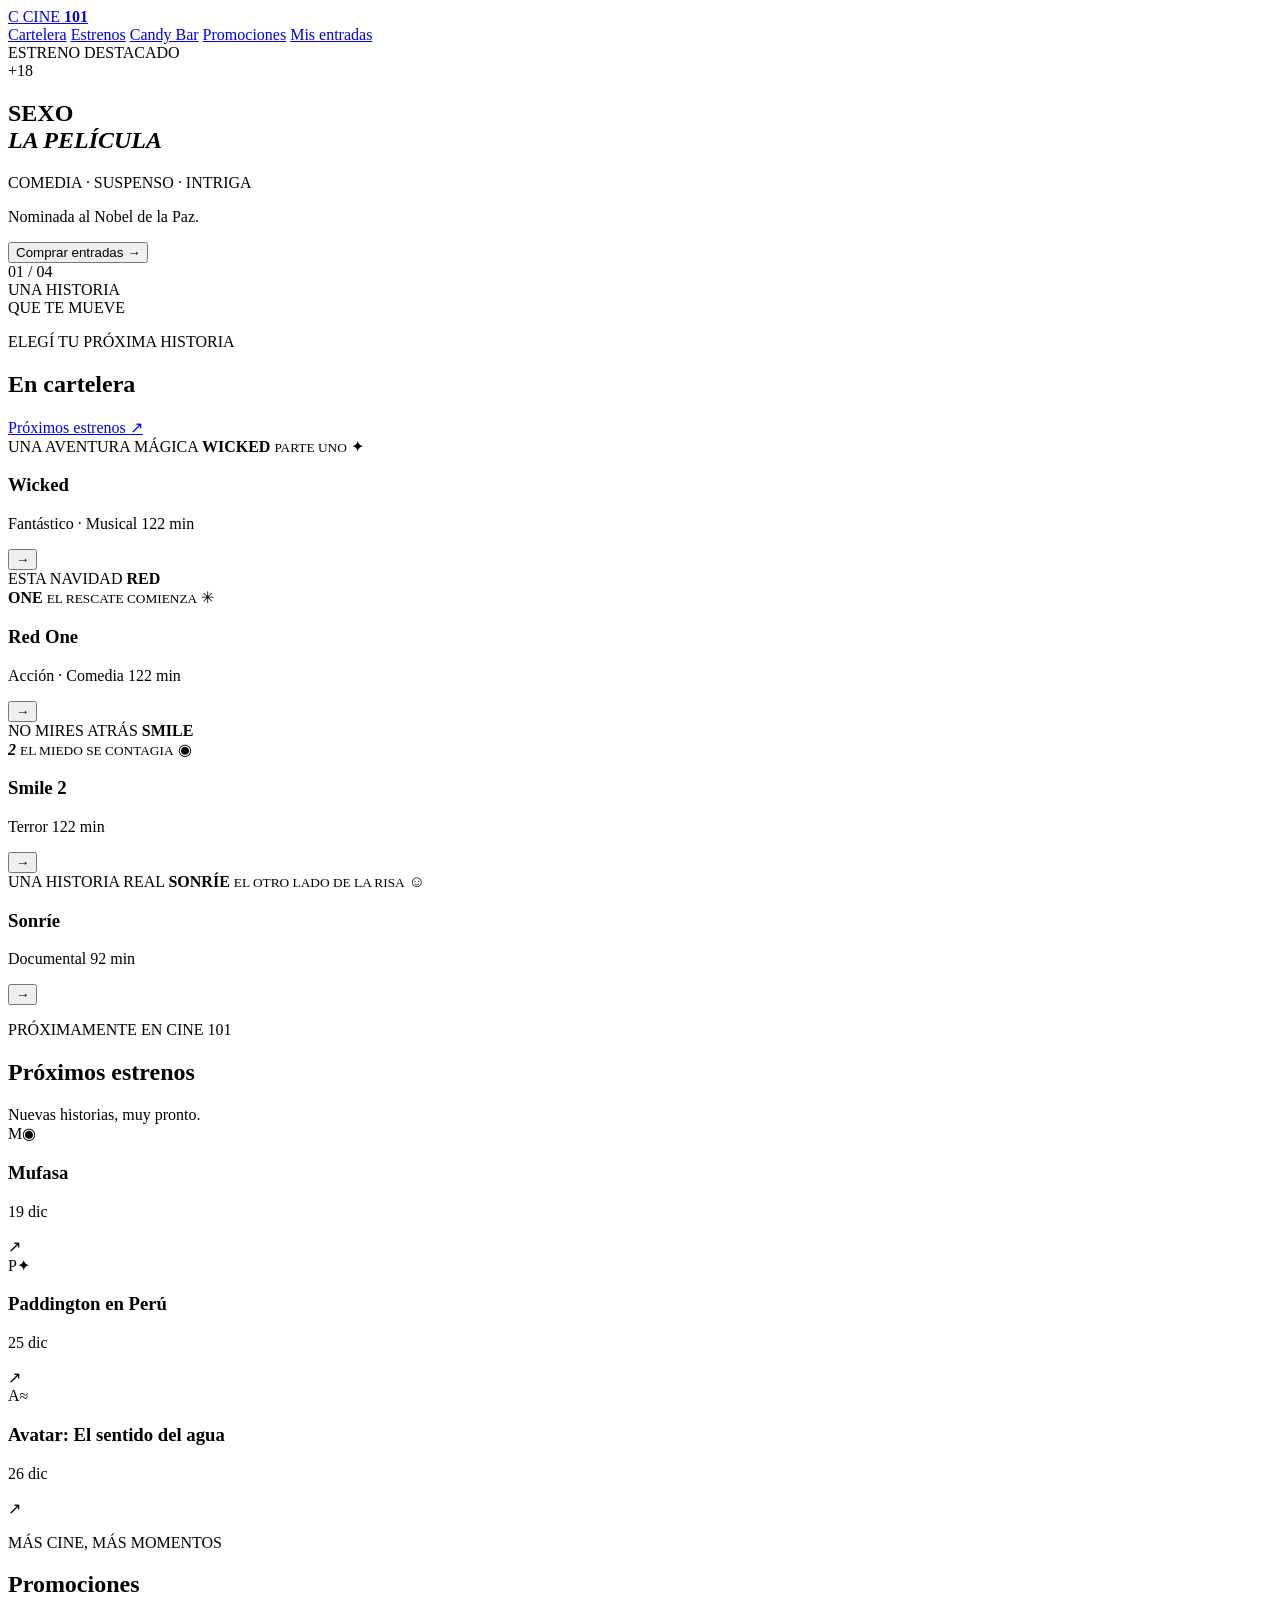
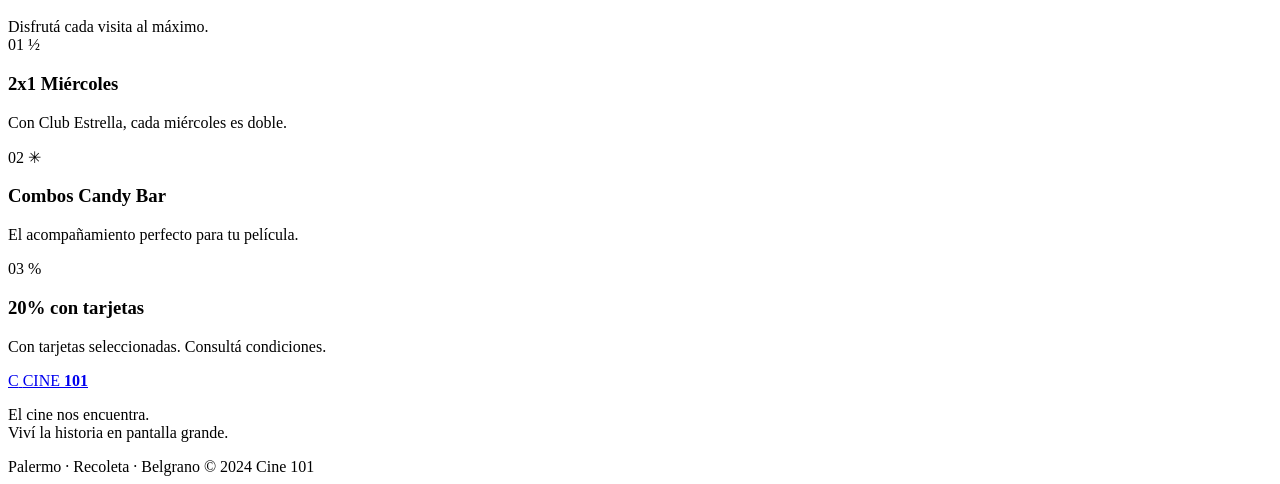
==== commit 0b34ce5e: "Add files via upload" ====
--- a/index.html
+++ b/index.html
@@ -1,227 +1,220 @@
-<!doctype html>
-<html lang="es">
-  <head>
-    <meta charset="utf-8" />
-    <meta name="viewport" content="width=device-width, initial-scale=1" />
-    <title>Cine 101 — Viví la historia</title>
-    <link rel="stylesheet" href="style.css" />
-    <script src="script.js" defer></script>
-  </head>
-  <body data-page="home">
-    <header class="site-header">
-      <a class="brand" href="index.html">
-        <span class="brand-mark">C</span>
-        <span>CINE <b>101</b></span>
-      </a>
-
-      <nav class="main-nav">
-        <a href="index.html#cartelera">Cartelera</a>
-        <a href="index.html#estrenos">Estrenos</a>
-        <a href="candybar.html">Candy Bar</a>
-        <a href="index.html#promociones">Promociones</a>
-
-        <div class="location-wrap">
-          <button class="nav-location" type="button" aria-expanded="false">
-            Ubicaciones <span class="chevron">⌄</span>
-          </button>
-          <div class="location-panel">
-            <input type="search" placeholder="Buscar cine…" aria-label="Buscar cine" />
-            <div class="location-results"></div>
-          </div>
-        </div>
-
-        <div class="account-slot"></div>
-      </nav>
-    </header>
-
-    <main>
-      <section class="hero">
-        <div class="hero-backdrop"></div>
-        <div class="hero-content">
-          <div class="eyebrow"><span class="live-dot"></span> ESTRENO DESTACADO</div>
-          <div class="hero-title-row">
-            <span class="rating">+16</span>
-            <h1>
-              SEXO<br />
-              <em>LA PELÍCULA</em>
-            </h1>
-          </div>
-          <p class="hero-meta">COMEDIA <i>·</i> SUSPENSO <i>·</i> INTRIGA</p>
-          <p class="hero-tagline">Nominada al Nobel de la Paz.</p>
-          <button class="button" data-buy="sexo">
-            Comprar entradas <span>→</span>
-          </button>
-        </div>
-        <div class="hero-index">01 <span>/</span> 04</div>
-        <div class="hero-stamp">UNA HISTORIA<br />QUE TE MUEVE</div>
-      </section>
-
-      <section class="section page-width" id="cartelera">
-        <div class="section-heading">
-          <div>
-            <p class="eyebrow">ELEGÍ TU PRÓXIMA HISTORIA</p>
-            <h2>En cartelera</h2>
-          </div>
-          <a class="text-link" href="#estrenos">Próximos estrenos <span>↗</span></a>
-        </div>
-
-        <div class="movie-grid">
-          <article class="movie-card">
-            <div class="poster poster-wicked">
-              <span class="poster-kicker">UNA AVENTURA MÁGICA</span>
-              <strong>WICKED</strong>
-              <small>PARTE UNO</small>
-              <span class="poster-orb">✦</span>
-            </div>
-            <div class="movie-info">
-              <div>
-                <h3>Wicked</h3>
-                <p>Fantástico · Musical <span>122 min</span></p>
-              </div>
-              <button class="icon-buy" data-buy="wicked" aria-label="Comprar entradas para Wicked">→</button>
-            </div>
-          </article>
-
-          <article class="movie-card">
-            <div class="poster poster-redone">
-              <span class="poster-kicker">ESTA NAVIDAD</span>
-              <strong>RED<br />ONE</strong>
-              <small>EL RESCATE COMIENZA</small>
-              <span class="poster-spark">✳</span>
-            </div>
-            <div class="movie-info">
-              <div>
-                <h3>Red One</h3>
-                <p>Acción · Comedia <span>122 min</span></p>
-              </div>
-              <button class="icon-buy" data-buy="redone" aria-label="Comprar entradas para Red One">→</button>
-            </div>
-          </article>
-
-          <article class="movie-card">
-            <div class="poster poster-smile">
-              <span class="poster-kicker">NO MIRES ATRÁS</span>
-              <strong>SMILE<br /><i>2</i></strong>
-              <small>EL MIEDO SE CONTAGIA</small>
-              <span class="poster-eye">◉</span>
-            </div>
-            <div class="movie-info">
-              <div>
-                <h3>Smile 2</h3>
-                <p>Terror <span>122 min</span></p>
-              </div>
-              <button class="icon-buy" data-buy="smile2" aria-label="Comprar entradas para Smile 2">→</button>
-            </div>
-          </article>
-
-          <article class="movie-card">
-            <div class="poster poster-sonrie">
-              <span class="poster-kicker">UNA HISTORIA REAL</span>
-              <strong>SONRÍE</strong>
-              <small>EL OTRO LADO DE LA RISA</small>
-              <span class="poster-face">☺</span>
-            </div>
-            <div class="movie-info">
-              <div>
-                <h3>Sonríe</h3>
-                <p>Documental <span>92 min</span></p>
-              </div>
-              <button class="icon-buy" data-buy="sonrie" aria-label="Comprar entradas para Sonríe">→</button>
-            </div>
-          </article>
-        </div>
-      </section>
-
-      <section class="section page-width" id="estrenos">
-        <div class="section-heading">
-          <div>
-            <p class="eyebrow">PRÓXIMAMENTE EN CINE 101</p>
-            <h2>Próximos estrenos</h2>
-          </div>
-          <span class="section-note">Nuevas historias, muy pronto.</span>
-        </div>
-
-        <div class="mini-grid">
-          <article class="mini-card">
-            <div class="mini-art art-mufasa">M<span>◉</span></div>
-            <div>
-              <h3>Mufasa</h3>
-              <p>19 dic</p>
-            </div>
-            <span class="mini-arrow">↗</span>
-          </article>
-
-          <article class="mini-card">
-            <div class="mini-art art-paddington">P<span>✦</span></div>
-            <div>
-              <h3>Paddington en Perú</h3>
-              <p>25 dic</p>
-            </div>
-            <span class="mini-arrow">↗</span>
-          </article>
-
-          <article class="mini-card">
-            <div class="mini-art art-avatar">A<span>≈</span></div>
-            <div>
-              <h3>Avatar: El sentido del agua</h3>
-              <p>26 dic</p>
-            </div>
-            <span class="mini-arrow">↗</span>
-          </article>
-        </div>
-      </section>
-
-      <section class="promo-band" id="promociones">
-        <div class="page-width">
-          <div class="section-heading">
-            <div>
-              <p class="eyebrow">MÁS CINE, MÁS MOMENTOS</p>
-              <h2>Promociones</h2>
-            </div>
-            <span class="section-note">Disfrutá cada visita al máximo.</span>
-          </div>
-
-          <div class="promo-grid">
-            <article class="promo-card promo-red">
-              <span class="promo-number">01</span>
-              <span class="promo-icon">½</span>
-              <h3>2x1 Miércoles</h3>
-              <p>Con Club Estrella, cada miércoles es doble.</p>
-            </article>
-
-            <article class="promo-card promo-gold">
-              <span class="promo-number">02</span>
-              <span class="promo-icon">✳</span>
-              <h3>Combos Candy Bar</h3>
-              <p>El acompañamiento perfecto para tu película.</p>
-            </article>
-
-            <article class="promo-card promo-blue">
-              <span class="promo-number">03</span>
-              <span class="promo-icon">%</span>
-              <h3>20% con tarjetas</h3>
-              <p>Con tarjetas seleccionadas. Consultá condiciones.</p>
-            </article>
-          </div>
-        </div>
-      </section>
-    </main>
-
-    <footer class="site-footer">
-      <div class="page-width footer-inner">
-        <a class="brand" href="index.html">
-          <span class="brand-mark">C</span>
-          <span>CINE <b>101</b></span>
-        </a>
-        <p>
-          El cine nos encuentra.<br />
-          <span>Viví la historia en pantalla grande.</span>
-        </p>
-        <div class="footer-meta">
-          <span>Palermo · Recoleta · Belgrano</span>
-          <span>© 2024 Cine 101</span>
-        </div>
-      </div>
-    </footer>
-  </body>
-</html>
+<!doctype html>
+<html lang="es">
+  <head>
+    <meta charset="utf-8" />
+    <meta name="viewport" content="width=device-width, initial-scale=1" />
+    <title>Cine 101 — Viví la historia</title>
+    <link rel="stylesheet" href="app/css/style.css" />
+    <script src="app/js/reglas.js" defer></script>
+    <script src="app/js/script.js" defer></script>
+  </head>
+  <body data-page="home">
+    <header class="site-header">
+      <a class="brand" href="index.html">
+        <span class="brand-mark">C</span>
+        <span>CINE <b>101</b></span>
+      </a>
+
+      <nav class="main-nav">
+        <a href="index.html#cartelera">Cartelera</a>
+        <a href="index.html#estrenos">Estrenos</a>
+        <a href="app/candybar.html">Candy Bar</a>
+        <a href="index.html#promociones">Promociones</a>
+
+        <a class="nav-tickets" href="app/mis-entradas.html">Mis entradas</a>
+
+        <div class="account-slot"></div>
+      </nav>
+    </header>
+
+    <main>
+      <section class="hero">
+        <div class="hero-backdrop"></div>
+        <div class="hero-content">
+          <div class="eyebrow"><span class="live-dot"></span> ESTRENO DESTACADO</div>
+          <div class="hero-title-row">
+            <span class="rating">+18</span>
+            <h1>
+              SEXO<br />
+              <em>LA PELÍCULA</em>
+            </h1>
+          </div>
+          <p class="hero-meta">COMEDIA <i>·</i> SUSPENSO <i>·</i> INTRIGA</p>
+          <p class="hero-tagline">Nominada al Nobel de la Paz.</p>
+          <button class="button" data-buy="sexo">
+            Comprar entradas <span>→</span>
+          </button>
+        </div>
+        <div class="hero-index">01 <span>/</span> 04</div>
+        <div class="hero-stamp">UNA HISTORIA<br />QUE TE MUEVE</div>
+      </section>
+
+      <section class="section page-width" id="cartelera">
+        <div class="section-heading">
+          <div>
+            <p class="eyebrow">ELEGÍ TU PRÓXIMA HISTORIA</p>
+            <h2>En cartelera</h2>
+          </div>
+          <a class="text-link" href="#estrenos">Próximos estrenos <span>↗</span></a>
+        </div>
+
+        <div class="movie-grid">
+          <article class="movie-card">
+            <div class="poster poster-wicked">
+              <span class="poster-kicker">UNA AVENTURA MÁGICA</span>
+              <strong>WICKED</strong>
+              <small>PARTE UNO</small>
+              <span class="poster-orb">✦</span>
+            </div>
+            <div class="movie-info">
+              <div>
+                <h3>Wicked</h3>
+                <p>Fantástico · Musical <span>122 min</span></p>
+              </div>
+              <button class="icon-buy" data-buy="wicked" aria-label="Comprar entradas para Wicked">→</button>
+            </div>
+          </article>
+
+          <article class="movie-card">
+            <div class="poster poster-redone">
+              <span class="poster-kicker">ESTA NAVIDAD</span>
+              <strong>RED<br />ONE</strong>
+              <small>EL RESCATE COMIENZA</small>
+              <span class="poster-spark">✳</span>
+            </div>
+            <div class="movie-info">
+              <div>
+                <h3>Red One</h3>
+                <p>Acción · Comedia <span>122 min</span></p>
+              </div>
+              <button class="icon-buy" data-buy="redone" aria-label="Comprar entradas para Red One">→</button>
+            </div>
+          </article>
+
+          <article class="movie-card">
+            <div class="poster poster-smile">
+              <span class="poster-kicker">NO MIRES ATRÁS</span>
+              <strong>SMILE<br /><i>2</i></strong>
+              <small>EL MIEDO SE CONTAGIA</small>
+              <span class="poster-eye">◉</span>
+            </div>
+            <div class="movie-info">
+              <div>
+                <h3>Smile 2</h3>
+                <p>Terror <span>122 min</span></p>
+              </div>
+              <button class="icon-buy" data-buy="smile2" aria-label="Comprar entradas para Smile 2">→</button>
+            </div>
+          </article>
+
+          <article class="movie-card">
+            <div class="poster poster-sonrie">
+              <span class="poster-kicker">UNA HISTORIA REAL</span>
+              <strong>SONRÍE</strong>
+              <small>EL OTRO LADO DE LA RISA</small>
+              <span class="poster-face">☺</span>
+            </div>
+            <div class="movie-info">
+              <div>
+                <h3>Sonríe</h3>
+                <p>Documental <span>92 min</span></p>
+              </div>
+              <button class="icon-buy" data-buy="sonrie" aria-label="Comprar entradas para Sonríe">→</button>
+            </div>
+          </article>
+        </div>
+      </section>
+
+      <section class="section page-width" id="estrenos">
+        <div class="section-heading">
+          <div>
+            <p class="eyebrow">PRÓXIMAMENTE EN CINE 101</p>
+            <h2>Próximos estrenos</h2>
+          </div>
+          <span class="section-note">Nuevas historias, muy pronto.</span>
+        </div>
+
+        <div class="mini-grid">
+          <article class="mini-card">
+            <div class="mini-art art-mufasa">M<span>◉</span></div>
+            <div>
+              <h3>Mufasa</h3>
+              <p>19 dic</p>
+            </div>
+            <span class="mini-arrow">↗</span>
+          </article>
+
+          <article class="mini-card">
+            <div class="mini-art art-paddington">P<span>✦</span></div>
+            <div>
+              <h3>Paddington en Perú</h3>
+              <p>25 dic</p>
+            </div>
+            <span class="mini-arrow">↗</span>
+          </article>
+
+          <article class="mini-card">
+            <div class="mini-art art-avatar">A<span>≈</span></div>
+            <div>
+              <h3>Avatar: El sentido del agua</h3>
+              <p>26 dic</p>
+            </div>
+            <span class="mini-arrow">↗</span>
+          </article>
+        </div>
+      </section>
+
+      <section class="promo-band" id="promociones">
+        <div class="page-width">
+          <div class="section-heading">
+            <div>
+              <p class="eyebrow">MÁS CINE, MÁS MOMENTOS</p>
+              <h2>Promociones</h2>
+            </div>
+            <span class="section-note">Disfrutá cada visita al máximo.</span>
+          </div>
+
+          <div class="promo-grid">
+            <article class="promo-card promo-red">
+              <span class="promo-number">01</span>
+              <span class="promo-icon">½</span>
+              <h3>2x1 Miércoles</h3>
+              <p>Con Club Estrella, cada miércoles es doble.</p>
+            </article>
+
+            <article class="promo-card promo-gold">
+              <span class="promo-number">02</span>
+              <span class="promo-icon">✳</span>
+              <h3>Combos Candy Bar</h3>
+              <p>El acompañamiento perfecto para tu película.</p>
+            </article>
+
+            <article class="promo-card promo-blue">
+              <span class="promo-number">03</span>
+              <span class="promo-icon">%</span>
+              <h3>20% con tarjetas</h3>
+              <p>Con tarjetas seleccionadas. Consultá condiciones.</p>
+            </article>
+          </div>
+        </div>
+      </section>
+    </main>
+
+    <footer class="site-footer">
+      <div class="page-width footer-inner">
+        <a class="brand" href="index.html">
+          <span class="brand-mark">C</span>
+          <span>CINE <b>101</b></span>
+        </a>
+        <p>
+          El cine nos encuentra.<br />
+          <span>Viví la historia en pantalla grande.</span>
+        </p>
+        <div class="footer-meta">
+          <span>Palermo · Recoleta · Belgrano</span>
+          <span>© 2024 Cine 101</span>
+        </div>
+      </div>
+    </footer>
+  </body>
+</html>
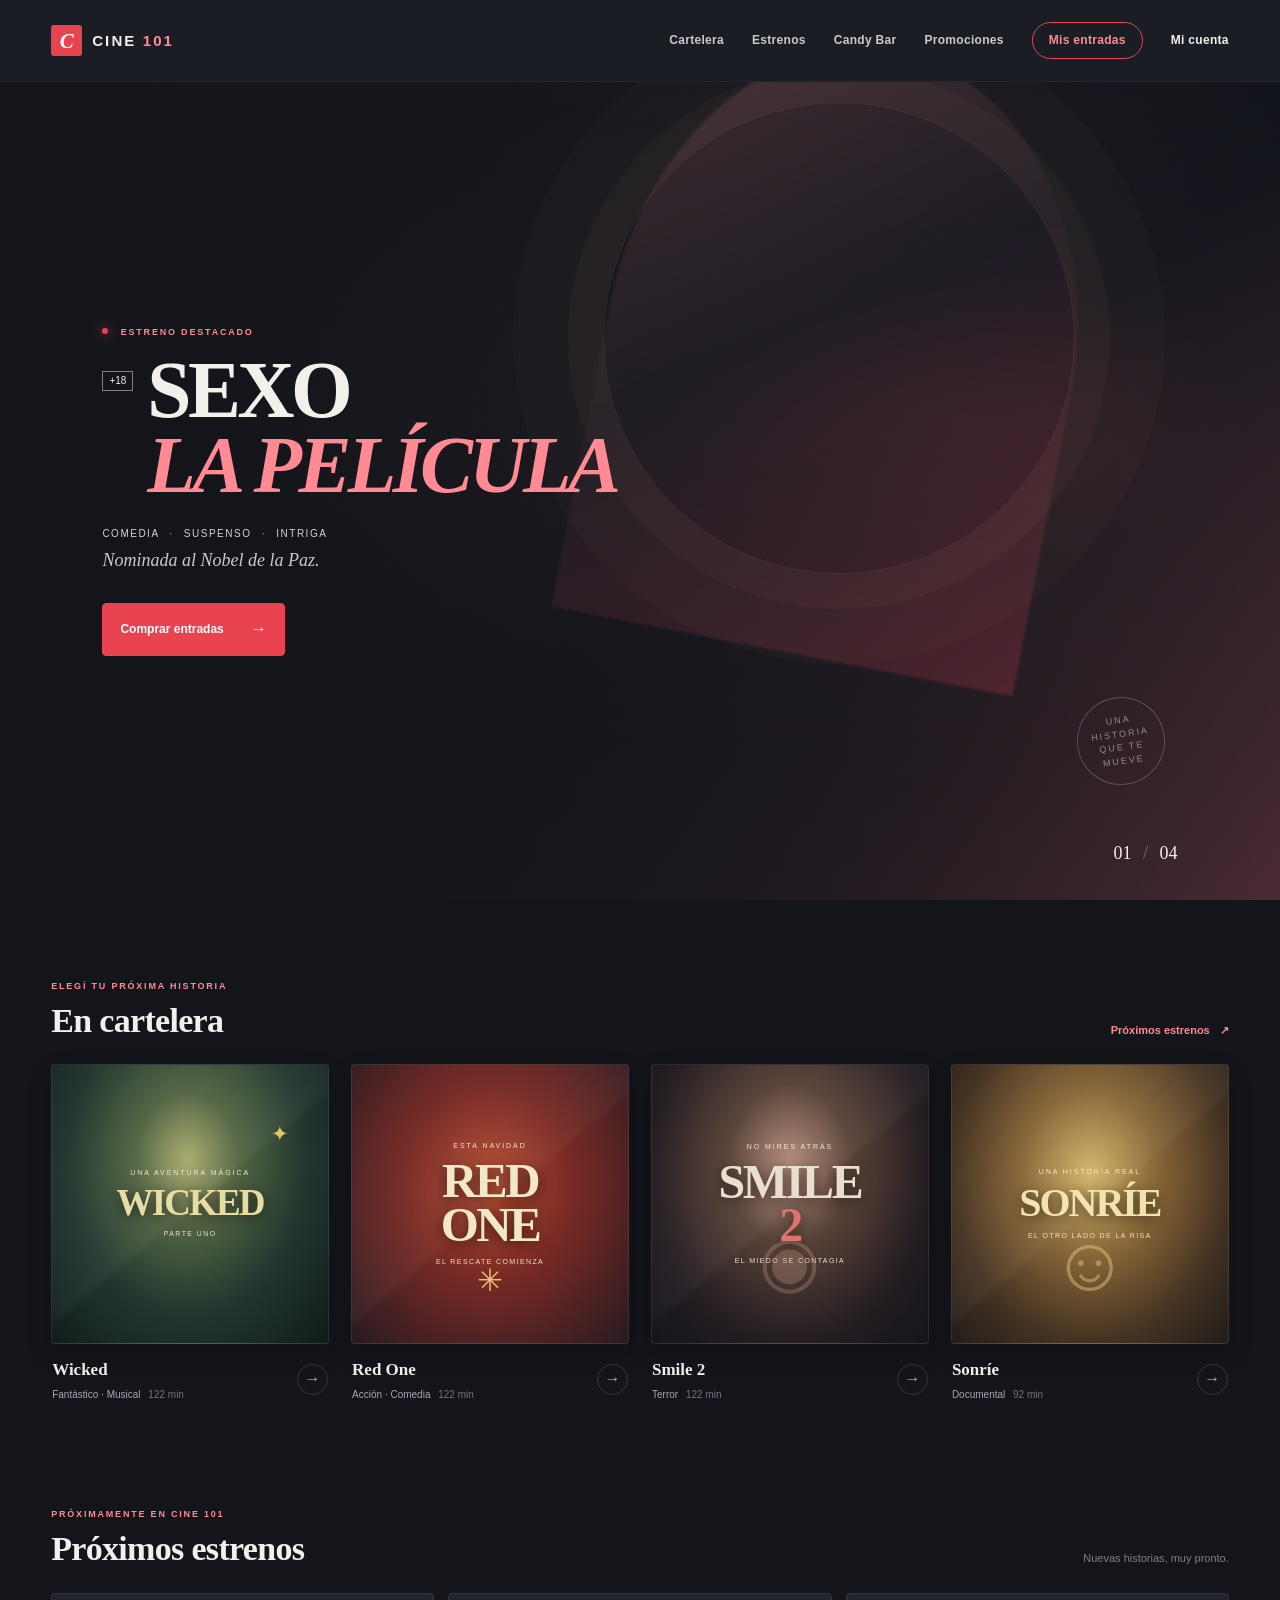
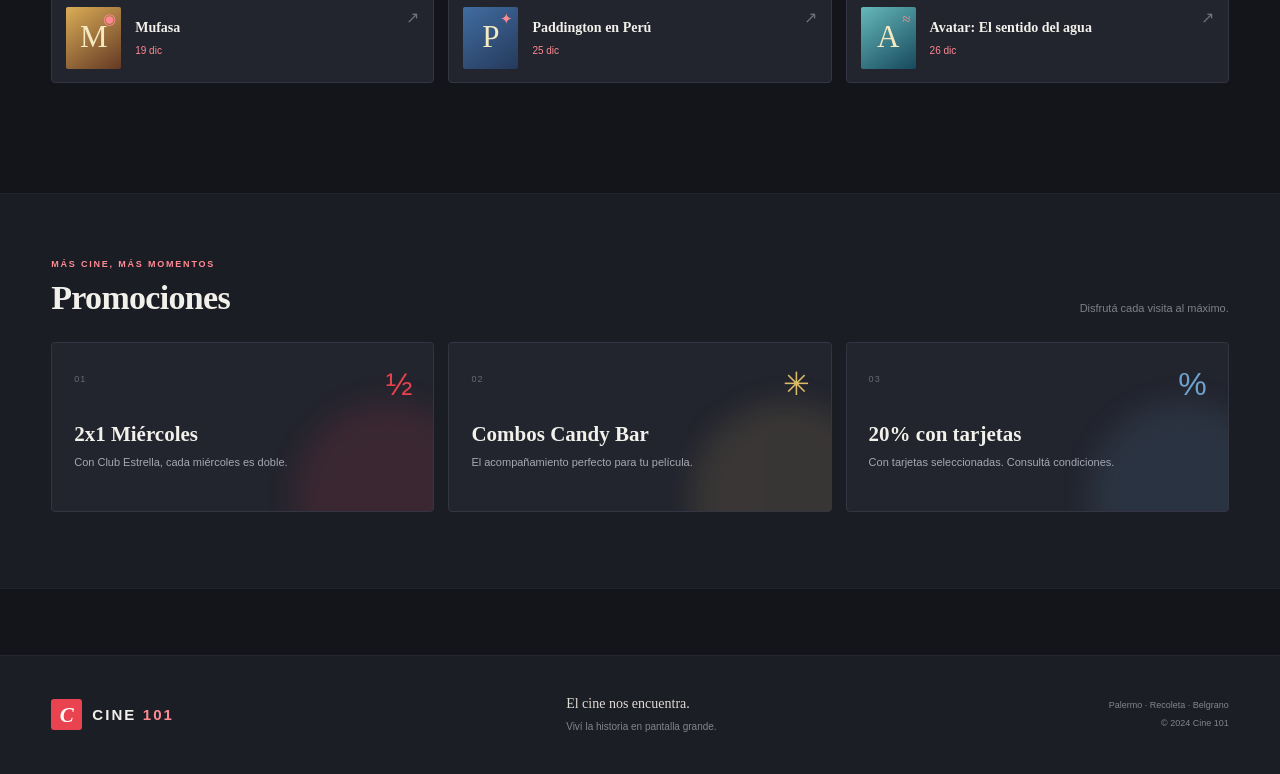
==== commit bfef4e02: "Add files via upload" ====
--- a/index.html
+++ b/index.html
@@ -4,9 +4,9 @@
     <meta charset="utf-8" />
     <meta name="viewport" content="width=device-width, initial-scale=1" />
     <title>Cine 101 — Viví la historia</title>
-    <link rel="stylesheet" href="app/css/style.css" />
-    <script src="app/js/reglas.js" defer></script>
-    <script src="app/js/script.js" defer></script>
+    <link rel="stylesheet" href="css/style.css" />
+    <script src="js/reglas.js" defer></script>
+    <script src="js/script.js" defer></script>
   </head>
   <body data-page="home">
     <header class="site-header">
@@ -18,10 +18,10 @@
       <nav class="main-nav">
         <a href="index.html#cartelera">Cartelera</a>
         <a href="index.html#estrenos">Estrenos</a>
-        <a href="app/candybar.html">Candy Bar</a>
+        <a href="html/candybar.html">Candy Bar</a>
         <a href="index.html#promociones">Promociones</a>
 
-        <a class="nav-tickets" href="app/mis-entradas.html">Mis entradas</a>
+        <a class="nav-tickets" href="html/mis-entradas.html">Mis entradas</a>
 
         <div class="account-slot"></div>
       </nav>
--- a/css/style.css
+++ b/css/style.css
@@ -0,0 +1,1394 @@
+:root{
+--bg:#14151b;
+--alt:#1c1e26;
+--card:#22242e;
+--accent:#e8434f;
+--soft:#ff8a93;
+--text:#f2f0ea;
+--dim:#a6a8b3;
+--border:#333542;
+--gold:#dfb96c;
+--body:'Segoe UI',Arial,sans-serif;
+--title:Georgia,'Times New Roman',serif}
+*{
+box-sizing:border-box}
+html{
+scroll-behavior:smooth;
+scroll-padding-top:94px}
+body{
+margin:0;
+background:var(--bg);
+color:var(--text);
+font-family:var(--body);
+font-size:16px;
+line-height:1.55}
+button,input{
+font:inherit}
+button,a{
+-webkit-tap-highlight-color:transparent}
+a{
+color:inherit;
+text-decoration:none}
+button{
+color:inherit}
+.site-header{
+height:82px;
+background:rgba(28,30,38,.97);
+border-bottom:1px solid rgba(255,255,255,.045);
+display:flex;
+align-items:center;
+justify-content:space-between;
+padding:0 max(calc((100vw - 1400px)/2),4vw);
+position:sticky;
+top:0;
+z-index:50;
+backdrop-filter:blur(16px)}
+.brand{
+display:inline-flex;
+align-items:center;
+gap:10px;
+font-size:15px;
+font-weight:700;
+letter-spacing:.14em;
+white-space:nowrap}
+.brand b{
+color:var(--soft)}
+.brand-mark{
+width:31px;
+height:31px;
+display:grid;
+place-items:center;
+background:var(--accent);
+color:white;
+border-radius:3px;
+font-family:var(--title);
+font-size:21px;
+letter-spacing:0;
+font-style:italic}
+.main-nav{
+height:100%;
+display:flex;
+align-items:center;
+gap:28px;
+font-size:12px;
+font-weight:600;
+color:#c9c9ce;
+letter-spacing:.025em}
+.main-nav>a,.nav-location{
+transition:color .2s}
+.main-nav>a:hover,.nav-location:hover{
+color:white}
+.nav-location{
+padding:0;
+background:none;
+border:0;
+cursor:pointer;
+font-size:12px;
+font-weight:600;
+color:#c9c9ce}
+.chevron{
+color:var(--soft);
+padding-left:4px}
+.location-wrap{
+height:100%;
+display:flex;
+align-items:center;
+position:relative}
+.location-panel{
+display:none;
+position:absolute;
+top:66px;
+right:-95px;
+width:270px;
+background:#242630;
+border:1px solid var(--border);
+border-radius:5px;
+padding:15px;
+box-shadow:0 18px 50px #0009}
+.location-wrap.open .location-panel{
+display:block}
+.location-panel input{
+width:100%;
+background:#17181f;
+border:1px solid var(--border);
+color:var(--text);
+padding:10px 11px;
+border-radius:3px;
+outline:0;
+margin-bottom:9px}
+.location-panel input:focus{
+border-color:var(--soft)}
+.location-results{
+display:grid}
+.location-option{
+padding:9px 7px;
+border:0;
+text-align:left;
+background:transparent;
+color:#d5d4d4;
+cursor:pointer;
+border-bottom:1px solid #ffffff0d;
+font-size:12px}
+.location-option:hover{
+color:var(--soft)}
+.account-slot{
+display:flex;
+align-items:center;
+gap:11px;
+white-space:nowrap}
+.account-slot>a{
+color:var(--text)}
+.account-name{
+color:var(--text);
+font-size:12px}
+.logout-link{
+color:var(--dim)!important;
+font-size:10px;
+text-decoration:underline}
+.page-width{
+width:min(1320px,92vw);
+margin-inline:auto}
+.hero{
+min-height:max(600px,calc(100vh - 82px));
+position:relative;
+overflow:hidden;
+display:flex;
+align-items:center;
+padding:70px max(calc((100vw - 1120px)/2),8vw);
+background:radial-gradient(ellipse at 74% 41%,#863f493d 0,#43303a24 22%,transparent 53%),linear-gradient(90deg,#14151b 4%,#14151be8 38%,#14151b22 100%),linear-gradient(145deg,#27232a,#11131a 57%,#532e36)}
+.hero:before,.hero:after{
+content:'';
+position:absolute;
+pointer-events:none}
+.hero:before{
+width:470px;
+height:610px;
+right:16%;
+top:-35px;
+border-radius:50% 50% 0 0;
+transform:rotate(11deg);
+background:linear-gradient(145deg,#da80834a,#25212a99 45%,#d9445350);
+filter:blur(1px);
+opacity:.75}
+.hero:after{
+width:470px;
+height:470px;
+right:16%;
+top:20px;
+border:1px solid #f0b2a31b;
+border-radius:50%;
+box-shadow:0 0 0 35px #f0b2a308,0 0 0 90px #f0b2a305}
+.hero-content{
+position:relative;
+z-index:2;
+max-width:550px}
+.eyebrow{
+font-size:9px;
+letter-spacing:.2em;
+font-weight:700;
+color:var(--soft);
+margin:0 0 13px}
+.live-dot{
+display:inline-block;
+width:6px;
+height:6px;
+border-radius:10px;
+background:var(--accent);
+margin-right:8px;
+vertical-align:1px;
+box-shadow:0 0 12px var(--accent)}
+.hero-title-row{
+display:flex;
+align-items:flex-start;
+gap:14px}
+.rating{
+margin-top:18px;
+border:1px solid #ffffff75;
+padding:4px 6px;
+font-size:10px;
+line-height:1}
+.hero h1,.page-hero h1,.auth-art h1,.ticket-intro h1{
+font-family:var(--title);
+font-size:clamp(48px,6.2vw,82px);
+line-height:.95;
+letter-spacing:-.045em;
+margin:0;
+font-weight:600}
+.hero h1 em,.page-hero h1 em,.auth-art h1 em,.ticket-intro h1 em{
+color:var(--soft);
+font-weight:600}
+.hero-meta{
+font-size:10px;
+letter-spacing:.15em;
+color:#d7d3d2;
+margin:22px 0 4px}
+.hero-meta i{
+color:var(--soft);
+font-style:normal;
+padding:0 6px}
+.hero-tagline{
+font-family:var(--title);
+font-size:18px;
+font-style:italic;
+color:#d2c7c4;
+margin:6px 0 28px}
+.button{
+display:inline-flex;
+align-items:center;
+justify-content:center;
+gap:27px;
+background:var(--accent);
+color:#fff;
+border:1px solid var(--accent);
+border-radius:4px;
+padding:13px 17px;
+font-weight:700;
+font-size:12px;
+cursor:pointer;
+transition:background .2s,border-color .2s,transform .2s}
+.button:hover{
+background:#c93643;
+border-color:#c93643;
+transform:translateY(-1px)}
+.button:disabled{
+opacity:.4;
+cursor:not-allowed;
+transform:none}
+.button span{
+font-size:16px;
+font-weight:400}
+.hero-index{
+position:absolute;
+bottom:32px;
+right:8%;
+font-family:var(--title);
+font-size:18px;
+z-index:2}
+.hero-index span{
+color:#777;
+margin:0 7px}
+.hero-stamp{
+position:absolute;
+right:9%;
+bottom:115px;
+font-size:9px;
+line-height:1.5;
+letter-spacing:.22em;
+color:#ffffff7a;
+z-index:2;
+transform:rotate(-8deg);
+border:1px solid #ffffff36;
+border-radius:50%;
+width:88px;
+height:88px;
+display:grid;
+place-content:center;
+text-align:center}
+.section{
+padding:80px 0 26px}
+.section-heading{
+display:flex;
+align-items:end;
+justify-content:space-between;
+margin-bottom:25px}
+.section-heading h2,.summary-card h2,.checkout-card h2,.payment-card h2{
+font-family:var(--title);
+font-size:34px;
+line-height:1.1;
+font-weight:600;
+margin:0;
+letter-spacing:-.02em}
+.section-heading .eyebrow{
+margin-bottom:8px}
+.text-link{
+color:var(--soft);
+font-size:11px;
+font-weight:600}
+.text-link span{
+padding-left:7px}
+.movie-grid{
+display:grid;
+grid-template-columns:repeat(4,1fr);
+gap:22px}
+.movie-card{
+min-width:0}
+.poster{
+height:280px;
+border:1px solid #ffffff16;
+border-radius:4px;
+position:relative;
+overflow:hidden;
+display:flex;
+flex-direction:column;
+align-items:center;
+justify-content:center;
+text-align:center;
+isolation:isolate;
+box-shadow:0 10px 25px #0003;
+transition:transform .25s}
+.movie-card:hover .poster{
+transform:translateY(-4px)}
+.poster:before,.poster:after{
+content:'';
+position:absolute;
+inset:0;
+z-index:-1}
+.poster:after{
+opacity:.48;
+mix-blend-mode:soft-light;
+background:linear-gradient(140deg,transparent,#fff4 50%,transparent 52%)}
+.poster-kicker{
+font-size:7px;
+letter-spacing:.28em;
+margin-bottom:7px;
+color:#f1e8d3}
+.poster strong{
+font-family:var(--title);
+font-weight:700;
+font-size:37px;
+line-height:.9;
+letter-spacing:-.05em;
+text-shadow:0 3px 14px #0009}
+.poster small{
+font-size:7px;
+letter-spacing:.2em;
+margin-top:10px;
+color:#eee1d0}
+.poster-wicked{
+background:radial-gradient(ellipse at 49% 34%,#a6a969 0,#526342 26%,#22372f 59%,#111b1b)}
+.poster-wicked strong{
+color:#e8dca5}
+.poster-orb{
+position:absolute;
+top:53px;
+right:39px;
+color:#e5c769;
+font-size:21px}
+.poster-redone{
+background:radial-gradient(ellipse at 50% 43%,#b64d32 0,#782a25 42%,#261a20 100%)}
+.poster-redone strong{
+font-size:49px;
+color:#f2e7c6}
+.poster-spark{
+position:absolute;
+bottom:38px;
+color:#e7bf74;
+font-size:31px}
+.poster-smile{
+background:radial-gradient(ellipse at 50% 36%,#b48c78 0,#574137 32%,#241d22 70%,#13151a)}
+.poster-smile strong{
+font-size:48px;
+color:#eaded0}
+.poster-smile strong i{
+color:#db746f;
+font-style:normal}
+.poster-eye{
+position:absolute;
+bottom:28px;
+font-size:70px;
+color:#d5a48b;
+opacity:.28}
+.poster-sonrie{
+background:radial-gradient(ellipse at 50% 39%,#d3b266 0,#866537 35%,#443222 70%,#211c1b)}
+.poster-sonrie strong{
+font-size:40px;
+color:#f2e4b1}
+.poster-face{
+position:absolute;
+bottom:20px;
+font-size:77px;
+color:#f0d590;
+opacity:.42}
+.movie-info{
+padding:13px 1px 0;
+display:flex;
+justify-content:space-between;
+align-items:center}
+.movie-info h3,.mini-card h3{
+font-family:var(--title);
+font-size:17px;
+margin:0;
+font-weight:600}
+.movie-info p{
+margin:3px 0 0;
+color:var(--dim);
+font-size:10px}
+.movie-info p span{
+color:#747680;
+padding-left:5px}
+.icon-buy{
+border:1px solid #ffffff24;
+border-radius:50%;
+width:31px;
+height:31px;
+background:transparent;
+cursor:pointer;
+color:var(--soft);
+font-size:16px;
+transition:.2s}
+.icon-buy:hover{
+background:var(--accent);
+border-color:var(--accent);
+color:white}
+.section-note{
+color:#7e8089;
+font-size:11px}
+.mini-grid{
+display:grid;
+grid-template-columns:repeat(3,1fr);
+gap:14px}
+.mini-card{
+border:1px solid var(--border);
+border-radius:4px;
+background:var(--card);
+display:flex;
+align-items:center;
+gap:14px;
+padding:12px 14px;
+position:relative;
+overflow:hidden;
+min-height:90px}
+.mini-art{
+width:55px;
+height:62px;
+flex:none;
+display:grid;
+place-items:center;
+font-family:var(--title);
+font-size:31px;
+color:#f4eac2;
+position:relative;
+border-radius:2px}
+.mini-art span{
+position:absolute;
+font-size:15px;
+right:5px;
+top:1px;
+color:var(--soft)}
+.art-mufasa{
+background:linear-gradient(145deg,#dbad57,#633924)}
+.art-paddington{
+background:linear-gradient(145deg,#416da0,#25395b)}
+.art-avatar{
+background:linear-gradient(145deg,#65b8ba,#17495d)}
+.mini-card h3{
+font-size:14px}
+.mini-card p{
+font-size:10px;
+color:var(--soft);
+margin:4px 0 0}
+.mini-arrow{
+position:absolute;
+right:14px;
+top:12px;
+color:#6f717a}
+.promo-band{
+background:#1b1d25;
+margin-top:84px;
+padding:64px 0 76px;
+border-block:1px solid #ffffff08}
+.promo-grid{
+display:grid;
+grid-template-columns:repeat(3,1fr);
+gap:14px}
+.promo-card{
+min-height:170px;
+border:1px solid var(--border);
+border-radius:4px;
+padding:22px;
+position:relative;
+overflow:hidden;
+background:#22242e}
+.promo-card:after{
+content:'';
+position:absolute;
+right:-50px;
+bottom:-80px;
+width:190px;
+height:190px;
+border-radius:50%;
+background:var(--glow);
+opacity:.12;
+filter:blur(15px)}
+.promo-red{
+--glow:#e8434f}
+.promo-gold{
+--glow:#ddbb68}
+.promo-blue{
+--glow:#6fa3cc}
+.promo-number{
+color:#686a74;
+font-size:9px;
+letter-spacing:.12em}
+.promo-icon{
+position:absolute;
+right:21px;
+top:17px;
+font-size:32px;
+color:var(--glow)}
+.promo-card h3{
+font-family:var(--title);
+font-size:21px;
+margin:28px 0 4px}
+.promo-card p{
+font-size:11px;
+color:var(--dim);
+margin:0}
+.site-footer{
+background:#1c1e26;
+border-top:1px solid #ffffff0a;
+margin-top:66px}
+.footer-inner{
+min-height:118px;
+display:flex;
+align-items:center;
+justify-content:space-between;
+gap:30px}
+.footer-inner>p{
+font-family:var(--title);
+font-size:14px;
+color:#dedbd4;
+margin:0}
+.footer-inner>p span{
+font:10px var(--body);
+color:#82848e}
+.footer-meta{
+display:grid;
+text-align:right;
+gap:4px;
+font-size:9px;
+color:#82848e}
+.inner-page{
+padding-top:38px;
+padding-bottom:50px;
+min-height:calc(100vh - 260px)}
+.page-hero{
+padding:21px 0 35px}
+.page-hero .back-link,.back-link{
+display:inline-block;
+color:#82848e;
+font-size:10px;
+margin-bottom:24px}
+.back-link:hover{
+color:var(--soft)}
+.page-hero .eyebrow{
+margin-bottom:10px}
+.page-hero h1{
+font-size:54px}
+.page-hero>p:not(.eyebrow){
+color:var(--dim);
+font-size:12px;
+margin-top:11px}
+.page-hero.compact{
+padding-bottom:22px}
+.page-hero.compact .back-link{
+margin-bottom:20px}
+.page-hero.compact h1{
+font-size:45px}
+.builder-layout{
+display:grid;
+grid-template-columns:1fr 360px;
+gap:26px;
+align-items:start}
+.product-list{
+display:grid;
+grid-template-columns:1fr 1fr;
+gap:11px}
+.product-row{
+background:var(--card);
+border:1px solid var(--border);
+border-radius:4px;
+display:flex;
+align-items:center;
+padding:14px;
+gap:12px}
+.product-icon{
+width:43px;
+height:43px;
+display:grid;
+place-items:center;
+background:#2c2d37;
+border-radius:3px;
+font-size:21px;
+color:var(--soft)}
+.product-copy{
+flex:1}
+.product-copy h3{
+font-family:var(--title);
+font-size:15px;
+margin:0}
+.product-copy p{
+color:var(--soft);
+font-size:11px;
+margin:3px 0 0}
+.quantity{
+width:65px;
+background:#17181e;
+color:var(--text);
+border:1px solid var(--border);
+border-radius:3px;
+padding:8px;
+text-align:center}
+.total-card,.checkout-card{
+background:#22242e;
+border:1px solid var(--border);
+border-radius:4px;
+padding:22px;
+position:sticky;
+top:102px}
+.total-count{
+display:flex;
+align-items:baseline;
+gap:8px;
+margin:4px 0 16px}
+.total-count strong{
+font-family:var(--title);
+font-size:42px}
+.total-count span{
+font-size:10px;
+color:var(--dim)}
+.combo-preview{
+font-size:11px;
+color:var(--dim);
+min-height:71px;
+border-block:1px solid var(--border);
+padding:13px 0}
+.preview-row{
+display:flex;
+justify-content:space-between;
+padding:2px 0}
+.total-line,.grand-total{
+display:flex;
+justify-content:space-between;
+align-items:center;
+padding:15px 0 17px}
+.total-line span,.grand-total span{
+font-size:11px;
+color:var(--dim)}
+.total-line strong{
+font-family:var(--title);
+font-size:22px}
+.full-button{
+width:100%}
+.feedback{
+min-height:17px;
+color:#94cba7;
+font-size:10px;
+margin:9px 0 0}
+.button-secondary{
+background:transparent;
+border-color:#5d3038;
+color:#f0b2b5}
+.button-secondary:hover{
+background:#352329;
+border-color:#9e414a}
+.saved-combos{
+padding-top:50px}
+.saved-combo-grid{
+display:flex;
+gap:12px;
+flex-wrap:wrap}
+.saved-combo{
+border:1px solid var(--border);
+background:var(--card);
+border-radius:4px;
+padding:14px 17px;
+min-width:200px}
+.saved-combo strong{
+font-family:var(--title);
+font-size:15px}
+.saved-combo p{
+font-size:10px;
+color:var(--dim);
+margin:5px 0}
+.saved-combo b{
+font-size:12px;
+color:var(--soft)}
+.hidden{
+display:none!important}
+.steps{
+display:grid;
+gap:19px}
+.step-block{
+background:#1a1b22;
+border:1px solid var(--border);
+border-radius:4px;
+padding:21px 23px;
+transition:opacity .2s}
+.step-block.locked{
+opacity:.42;
+pointer-events:none}
+.step-title{
+display:flex;
+align-items:center;
+gap:13px;
+margin-bottom:17px}
+.step-number{
+width:34px;
+height:34px;
+border:1px solid #5e343a;
+border-radius:50%;
+display:grid;
+place-items:center;
+color:var(--soft);
+font-size:10px}
+.step-title .eyebrow{
+margin-bottom:2px}
+.step-title h2{
+font-family:var(--title);
+font-size:22px;
+margin:0;
+font-weight:600}
+.cinema-grid{
+display:grid;
+grid-template-columns:repeat(3,1fr);
+gap:11px}
+.cinema-card{
+background:var(--card);
+border:1px solid var(--border);
+border-radius:4px;
+padding:14px;
+text-align:left;
+cursor:pointer;
+transition:.2s}
+.cinema-card:hover,.cinema-card.selected{
+border-color:var(--accent);
+background:#29232b}
+.cinema-card strong{
+display:block;
+font-family:var(--title);
+font-size:15px}
+.cinema-card span{
+display:block;
+color:var(--dim);
+font-size:10px;
+margin-top:5px}
+.cinema-card .cinema-symbol{
+float:right;
+color:var(--soft);
+margin:0;
+font-size:17px}
+.time-grid{
+display:flex;
+gap:9px}
+.time-button{
+background:#252630;
+border:1px solid var(--border);
+border-radius:3px;
+padding:10px 22px;
+cursor:pointer;
+font-size:13px}
+.time-button:hover,.time-button.selected{
+border-color:var(--accent);
+color:var(--soft);
+background:#30232a}
+.seat-layout{
+background:#20212a;
+border:1px solid var(--border);
+padding:23px 24px 18px;
+border-radius:4px}
+.screen-label{
+display:flex;
+align-items:center;
+justify-content:center;
+gap:13px;
+color:#757781;
+letter-spacing:.23em;
+font-size:8px;
+margin-bottom:25px}
+.screen-label span{
+height:1px;
+background:#4c4e59;
+width:25%}
+.seat-map{
+display:flex;
+justify-content:center;
+align-items:flex-start;
+gap:36px}
+.seat-block{
+display:grid;
+grid-template-columns:repeat(var(--cols),28px);
+gap:7px}
+.seat{
+display:block;
+width:19px;
+height:16px;
+border:1px solid #787b87;
+border-radius:4px 4px 2px 2px;
+background:#242630;
+position:relative}
+.seat:after{
+content:'';
+position:absolute;
+left:2px;
+right:2px;
+bottom:-3px;
+height:2px;
+background:inherit;
+border-radius:2px}
+.seat-button{
+width:28px;
+height:24px;
+padding:3px;
+border:0;
+background:transparent;
+cursor:pointer;
+display:grid;
+place-items:center}
+.seat-button .seat{
+width:18px;
+height:14px}
+.seat-button:hover .seat,.seat.selected{
+background:var(--accent);
+border-color:var(--accent)}
+.seat.occupied{
+background:#5a5c66;
+border-color:#5a5c66}
+.seat-legend{
+display:flex;
+justify-content:center;
+gap:22px;
+margin-top:25px;
+color:#999ba4;
+font-size:9px}
+.seat-legend span{
+display:flex;
+align-items:center;
+gap:7px}
+.seat-legend .seat{
+width:14px;
+height:12px}
+.seat-bottom{
+display:flex;
+align-items:center;
+justify-content:space-between;
+padding-top:15px}
+.seat-counter{
+font-size:12px;
+color:#d5d2cd;
+margin:0}
+.seat-bottom .button{
+padding:10px 17px}
+.context-pill{
+display:inline-block;
+background:#262730;
+border:1px solid var(--border);
+border-radius:20px;
+color:var(--soft);
+padding:5px 11px;
+font-size:10px;
+margin-top:14px}
+.summary-layout{
+display:grid;
+grid-template-columns:1fr 360px;
+gap:26px;
+align-items:start}
+.summary-main{
+display:grid;
+gap:15px}
+.summary-card{
+background:#1a1b22;
+border:1px solid var(--border);
+border-radius:4px;
+padding:21px}
+.summary-card-head{
+display:flex;
+align-items:center;
+justify-content:space-between}
+.summary-card h2{
+font-size:25px}
+.summary-chip{
+border:1px solid #654048;
+color:var(--soft);
+font-size:8px;
+letter-spacing:.16em;
+padding:5px 7px}
+.order-details{
+display:grid;
+grid-template-columns:repeat(3,1fr);
+margin-top:19px;
+padding-top:15px;
+border-top:1px solid var(--border);
+gap:12px}
+.detail-item span{
+display:block;
+font-size:8px;
+color:#777984;
+letter-spacing:.12em;
+text-transform:uppercase}
+.detail-item strong{
+font-size:11px;
+display:block;
+margin-top:4px}
+.detail-item.full{
+grid-column:1/-1}
+.muted{
+font-size:10px;
+color:var(--dim);
+margin:10px 0 15px}
+.candy-spark{
+color:var(--gold);
+font-size:25px}
+.combo-options{
+display:grid;
+gap:8px}
+.combo-option{
+display:flex;
+align-items:center;
+gap:10px;
+background:var(--card);
+border:1px solid var(--border);
+border-radius:3px;
+padding:11px}
+.combo-option input{
+accent-color:var(--accent)}
+.combo-option-copy{
+flex:1}
+.combo-option-copy strong{
+font-size:11px;
+display:block}
+.combo-option-copy span{
+font-size:9px;
+color:var(--dim)}
+.combo-price{
+font-size:11px;
+text-align:right;
+white-space:nowrap}
+.combo-price del{
+color:#82838a;
+display:block;
+font-size:9px}
+.discount-tag{
+color:#94cba7;
+font-size:8px;
+letter-spacing:.08em}
+.no-combos{
+color:#898b95;
+font-size:10px;
+background:#22242e;
+padding:14px;
+border-radius:3px}
+.summary-actions{
+display:flex;
+align-items:center;
+justify-content:space-between;
+margin-top:13px}
+.summary-actions .button{
+font-size:10px;
+padding:10px 12px;
+gap:9px}
+.skip-combo{
+border:0;
+background:transparent;
+color:#a4a6af;
+font-size:10px;
+cursor:pointer}
+.skip-combo:hover{
+color:var(--soft)}
+.checkout-card h2{
+font-size:24px;
+margin-bottom:20px}
+.checkout-lines{
+border-block:1px solid var(--border);
+padding:9px 0}
+.checkout-lines>div{
+display:flex;
+justify-content:space-between;
+padding:7px 0;
+font-size:10px;
+color:var(--dim)}
+.checkout-lines strong{
+color:var(--text)}
+.grand-total{
+padding:16px 0}
+.grand-total strong{
+font-family:var(--title);
+font-size:27px;
+color:var(--text)}
+.secure-note{
+font-size:9px;
+color:#858792;
+text-align:center;
+margin:13px 0 0}
+.payment-layout{
+display:grid;
+grid-template-columns:1.2fr .8fr;
+gap:22px;
+max-width:1100px}
+.payment-card{
+background:#1a1b22;
+border:1px solid var(--border);
+border-radius:4px;
+padding:24px}
+.payment-head{
+display:flex;
+align-items:center;
+justify-content:space-between;
+margin-bottom:21px}
+.payment-head h2{
+font-size:24px}
+.card-symbol{
+color:var(--soft);
+font-size:27px}
+.payment-form{
+display:grid;
+gap:13px}
+.payment-form label,.auth-form label{
+display:grid;
+gap:6px;
+font-size:10px;
+color:#c3c3ca}
+.payment-form input,.auth-form input{
+background:#14151b;
+border:1px solid #3b3d48;
+border-radius:3px;
+padding:11px 12px;
+color:var(--text);
+outline:0;
+font-size:12px}
+.payment-form input:focus,.auth-form input:focus{
+border-color:#b85a65}
+.payment-form input::placeholder{
+color:#62646f}
+.field-row{
+display:grid;
+grid-template-columns:1fr 1fr;
+gap:11px}
+.payment-total{
+position:relative;
+min-height:300px}
+.payment-amount{
+font-family:var(--title);
+font-size:43px;
+margin:5px 0 20px}
+.payment-includes{
+display:flex;
+gap:9px;
+align-items:flex-start;
+border-top:1px solid var(--border);
+padding-top:16px}
+.payment-includes span{
+color:#96c9a5}
+.payment-includes p{
+font-size:10px;
+color:var(--dim);
+margin:0}
+.payment-ticket-art{
+position:absolute;
+right:20px;
+bottom:18px;
+width:116px;
+height:75px;
+border:1px dashed #555660;
+border-radius:4px;
+display:grid;
+place-content:center;
+text-align:center;
+transform:rotate(-7deg);
+opacity:.7}
+.payment-ticket-art span{
+font-family:var(--title);
+font-size:28px;
+color:#e8b4ae;
+line-height:1}
+.payment-ticket-art small{
+font-size:7px;
+letter-spacing:.14em;
+color:#9c9da6}
+.ticket-page{
+max-width:920px}
+.ticket-intro{
+text-align:center;
+padding:17px 0 27px}
+.success-icon{
+width:36px;
+height:36px;
+border-radius:50%;
+border:1px solid #76ae82;
+color:#91c89c;
+display:inline-grid;
+place-items:center;
+margin-bottom:13px}
+.ticket-intro h1{
+font-size:48px}
+.ticket-intro>p:last-child{
+color:var(--dim);
+font-size:11px;
+margin:10px 0 0}
+.ticket-card{
+display:grid;
+grid-template-columns:1fr 255px;
+background:#f1eee6;
+color:#25232a;
+border-radius:5px;
+overflow:hidden;
+box-shadow:0 20px 65px #0004}
+.ticket-main{
+padding:26px 30px}
+.ticket-topline{
+display:flex;
+align-items:center;
+justify-content:space-between;
+border-bottom:1px solid #d7d2c9;
+padding-bottom:15px}
+.ticket-brand{
+font-weight:700;
+letter-spacing:.16em;
+font-size:12px}
+.ticket-brand b{
+color:#b73c47}
+.ticket-status{
+font-size:8px;
+letter-spacing:.13em;
+color:#547e5e}
+.ticket-movie{
+padding:17px 0 13px}
+.ticket-movie .eyebrow{
+color:#a84952;
+margin-bottom:5px}
+.ticket-movie h2{
+font-family:var(--title);
+font-size:27px;
+margin:0}
+.ticket-detail-grid{
+display:grid;
+grid-template-columns:1fr 1fr;
+gap:13px;
+border-top:1px solid #d7d2c9;
+padding:14px 0}
+.ticket-detail span,.ticket-seats-label{
+display:block;
+font-size:8px;
+letter-spacing:.12em;
+color:#77747a;
+text-transform:uppercase}
+.ticket-detail strong{
+display:block;
+font-size:11px;
+margin-top:3px}
+.ticket-seats,.ticket-combos{
+border-top:1px solid #d7d2c9;
+padding:13px 0;
+font-size:10px}
+.ticket-seat-list{
+color:#68666c;
+font-size:9px;
+margin-top:4px}
+.ticket-combo{
+margin-bottom:8px}
+.ticket-combo-title{
+font-weight:700}
+.ticket-combo-items{
+color:#68666c;
+font-size:9px;
+padding:3px 0}
+.ticket-grand{
+border-top:1px solid #d7d2c9;
+padding:13px 0;
+display:flex;
+align-items:center;
+justify-content:space-between}
+.ticket-grand span{
+font-size:10px;
+color:#626067}
+.ticket-grand strong{
+font-family:var(--title);
+font-size:22px}
+.reservation-code{
+border-top:1px dashed #aaa6a0;
+padding-top:12px;
+display:flex;
+justify-content:space-between;
+align-items:center}
+.reservation-code span{
+font-size:8px;
+color:#77747a;
+letter-spacing:.12em}
+.reservation-code strong{
+font-size:10px;
+letter-spacing:.11em}
+.ticket-stub{
+background:#e3dfd6;
+position:relative;
+padding:34px 19px;
+display:flex;
+align-items:center;
+flex-direction:column;
+justify-content:center;
+text-align:center}
+.stub-perforation{
+position:absolute;
+left:-1px;
+top:13px;
+bottom:13px;
+border-left:1px dashed #b1aca4}
+.ticket-stub .eyebrow{
+color:#77747a}
+.qr-wrap{
+width:140px;
+height:140px;
+background:white;
+padding:9px;
+margin:8px 0 13px;
+position:relative}
+.qr-wrap img{
+width:100%;
+height:100%;
+object-fit:contain;
+position:relative;
+z-index:1}
+.qr-fallback{
+display:none;
+position:absolute;
+inset:9px;
+background:#e9e7df;
+color:#24232a;
+font-family:monospace;
+font-weight:bold;
+letter-spacing:.08em;
+font-size:13px;
+place-content:center;
+border:7px repeating-conic-gradient(#24232a 0 25%,#fff 0 50%) 0/12px 12px}
+.qr-wrap img:not([src]),.qr-wrap img[src=""]{
+display:none}
+.qr-wrap img:not([src])+ .qr-fallback{
+display:grid}
+.stub-code{
+font-family:monospace;
+font-size:9px;
+letter-spacing:.12em}
+.ticket-stub small{
+font-size:7px;
+color:#77747a;
+letter-spacing:.18em;
+margin-top:13px}
+.ticket-home{
+display:flex;
+margin:23px auto 0}
+.auth-shell{
+min-height:calc(100vh - 82px);
+display:grid;
+grid-template-columns:1fr 1fr;
+max-width:1320px;
+margin:auto;
+padding:42px 0}
+.auth-art{
+margin:0 24px 0 0;
+position:relative;
+overflow:hidden;
+border-radius:4px;
+background:radial-gradient(ellipse at 66% 43%,#a245523f,transparent 35%),linear-gradient(135deg,#27212a,#16171e 60%,#473038);
+min-height:570px}
+.auth-art:before{
+content:'';
+position:absolute;
+width:320px;
+height:470px;
+right:20px;
+bottom:-125px;
+border-radius:50% 50% 0 0;
+border:1px solid #e8ada52c;
+box-shadow:0 0 0 35px #e8ada50a,0 0 0 80px #e8ada508;
+transform:rotate(18deg)}
+.auth-art-copy{
+position:absolute;
+left:43px;
+top:65px;
+max-width:390px}
+.auth-art h1{
+font-size:53px}
+.auth-art-copy>p:last-of-type{
+font-size:11px;
+color:#aaa7aa;
+max-width:270px;
+margin-top:17px}
+.auth-art-mark{
+position:absolute;
+top:300px;
+left:235px;
+color:#ffffff10;
+font-family:var(--title);
+font-size:160px;
+font-weight:bold;
+line-height:1}
+.auth-art-mark span{
+font-size:40px;
+color:#ffffff26}
+.auth-card{
+align-self:center;
+max-width:410px;
+padding:24px 24px 22px;
+margin:auto;
+width:100%}
+.auth-card .back-link{
+margin-bottom:27px}
+.auth-card h2{
+font-family:var(--title);
+font-size:32px;
+line-height:1.08;
+font-weight:600;
+margin:0 0 22px}
+.tabs{
+display:grid;
+grid-template-columns:1fr 1fr;
+border-bottom:1px solid var(--border);
+margin-bottom:18px}
+.tab{
+border:0;
+background:transparent;
+color:#8e9099;
+padding:11px;
+cursor:pointer;
+border-bottom:2px solid transparent;
+font-size:11px}
+.tab.active{
+color:var(--text);
+border-color:var(--accent)}
+.auth-form{
+display:grid;
+gap:12px}
+.auth-form .field-row{
+gap:9px}
+.auth-form .field-row input{
+min-width:0}
+.auth-form input{
+padding:10px}
+.skip-button{
+border:0;
+background:none;
+color:#9a9ba4;
+font-size:10px;
+cursor:pointer}
+.skip-button:hover{
+color:var(--soft)}
+.auth-fineprint{
+font-size:9px;
+color:#696b75;
+text-align:center;
+margin:18px 0 0}
+.auth-shell~.site-footer{
+margin-top:0}
+
+/* Botones de día */
+.day-button{display:grid;gap:2px;justify-items:center}
+.day-button b{font-size:1.2rem}
+.day-button .discount-tag{font-size:.7rem}
+.time-button:disabled{opacity:.35;cursor:not-allowed}
+
+/* Puntos, avisos y cumpleaños */
+.points-pill{padding:4px 12px;border:1px solid var(--gold);border-radius:20px;color:var(--gold);font-size:13px;margin-right:10px}
+.notice{margin-top:12px;padding:16px;background:var(--alt);border:1px solid var(--border);border-radius:12px;color:var(--dim);line-height:1.5}
+.claim-box{display:flex;justify-content:space-between;align-items:center;gap:16px;max-width:900px;margin:24px auto 0}
+.claim-box p{margin:0;color:var(--text)}
+.birthday-banner{padding:22px;border:1px solid var(--gold);border-radius:14px;background:linear-gradient(135deg,#2b2616,var(--card))}
+.birthday-banner h2{margin:0 0 6px;font-family:var(--title);color:var(--gold)}
+.birthday-banner p{margin:0;color:var(--text)}
+.points-box{display:grid;gap:6px;margin:14px 0}
+.points-box label{display:grid;gap:6px}
+.points-box input{padding:10px;background:var(--alt);color:var(--text);border:1px solid var(--border);border-radius:8px}
+.points-box small{color:var(--dim)}
+.saved-combo .button{margin-top:10px;width:100%}
+
+/* Botón Mis entradas */
+.main-nav>a.nav-tickets{padding:8px 16px;border:1px solid var(--accent);border-radius:20px;color:var(--soft)}
+.main-nav>a.nav-tickets:hover{background:var(--accent);color:#fff}
